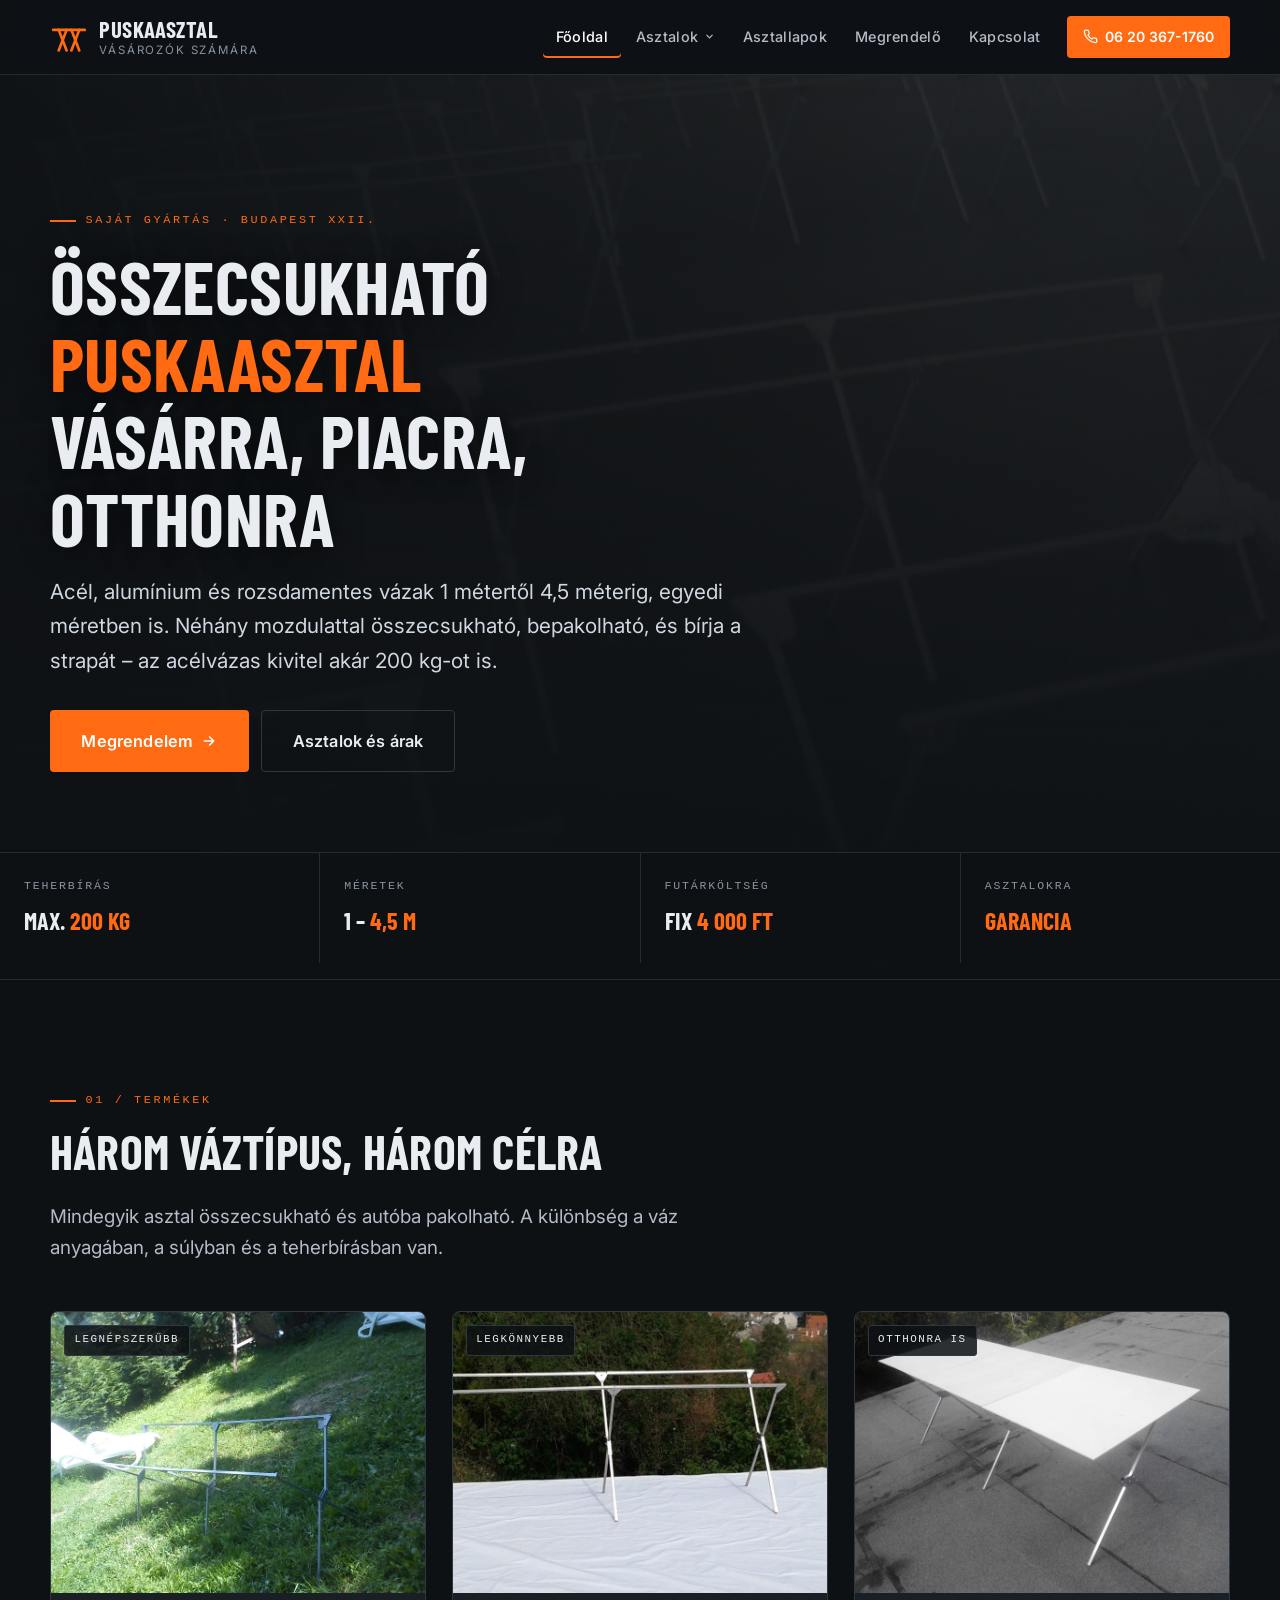
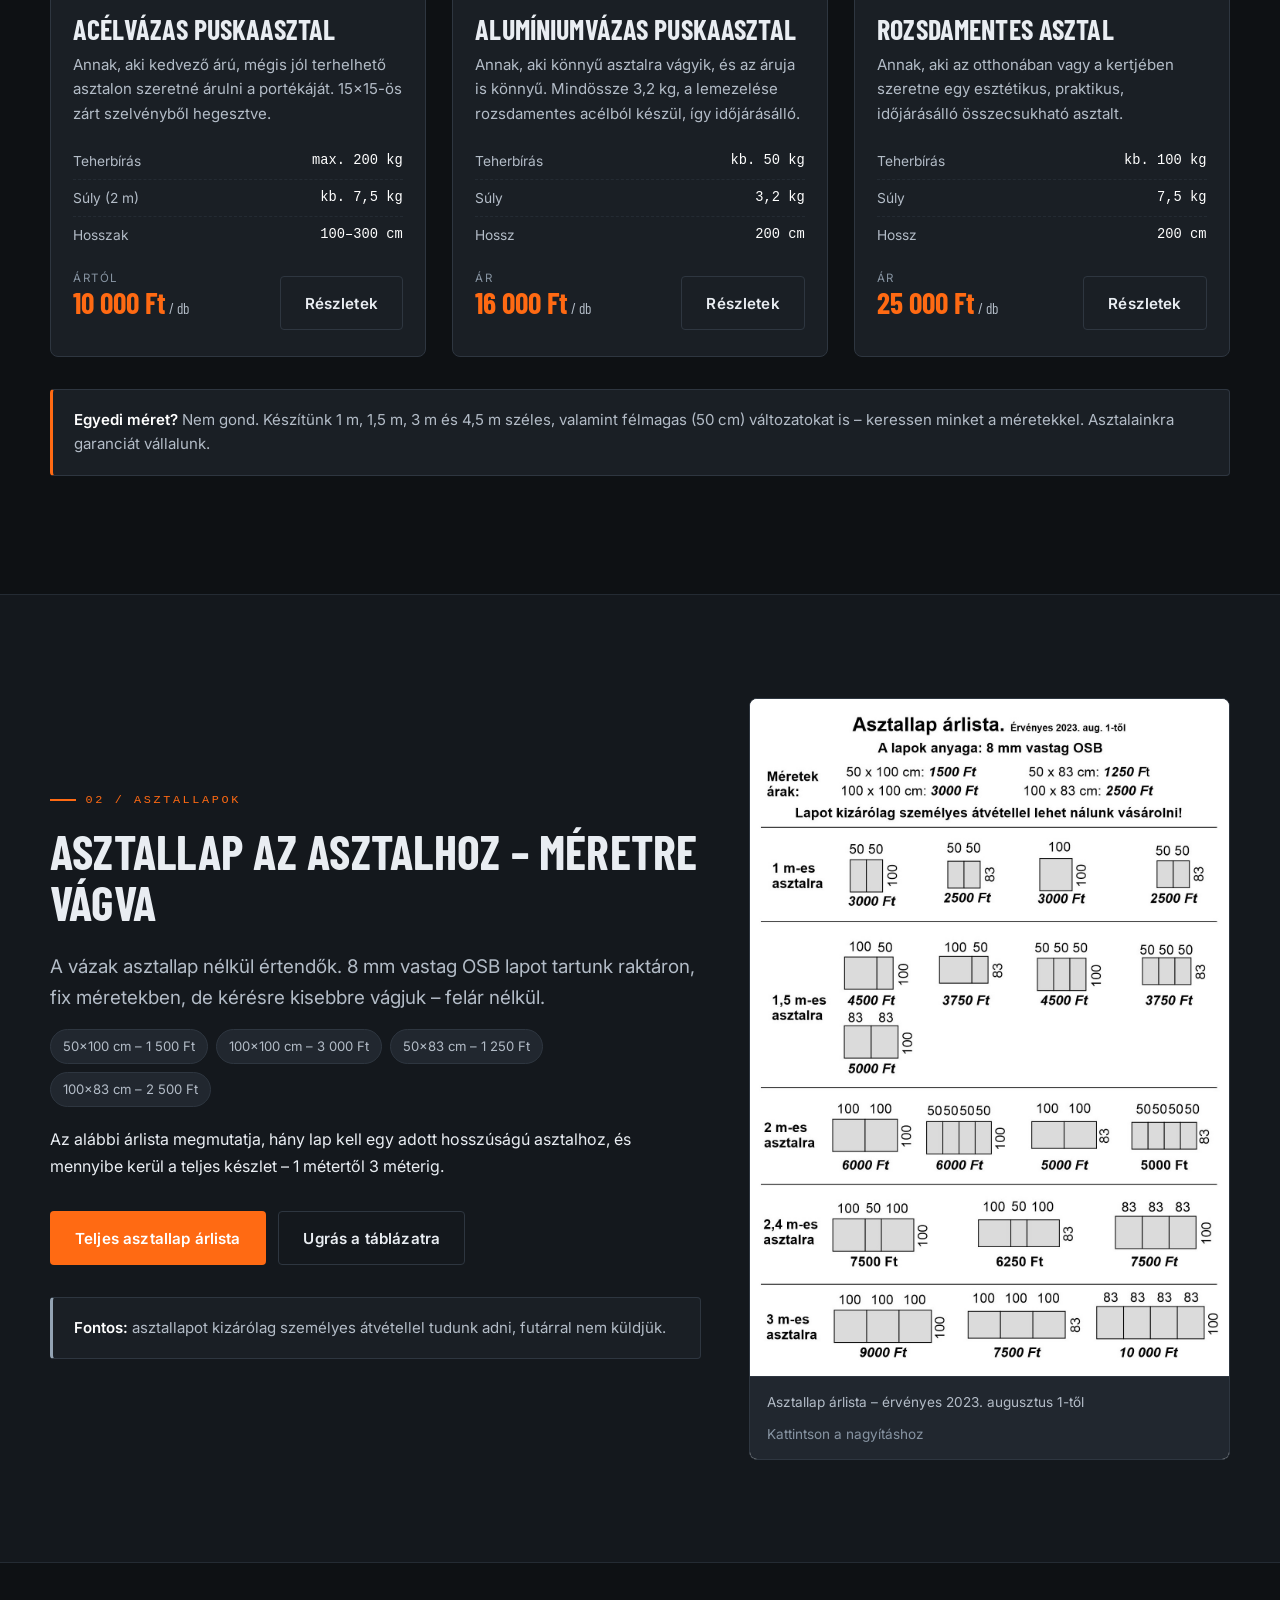
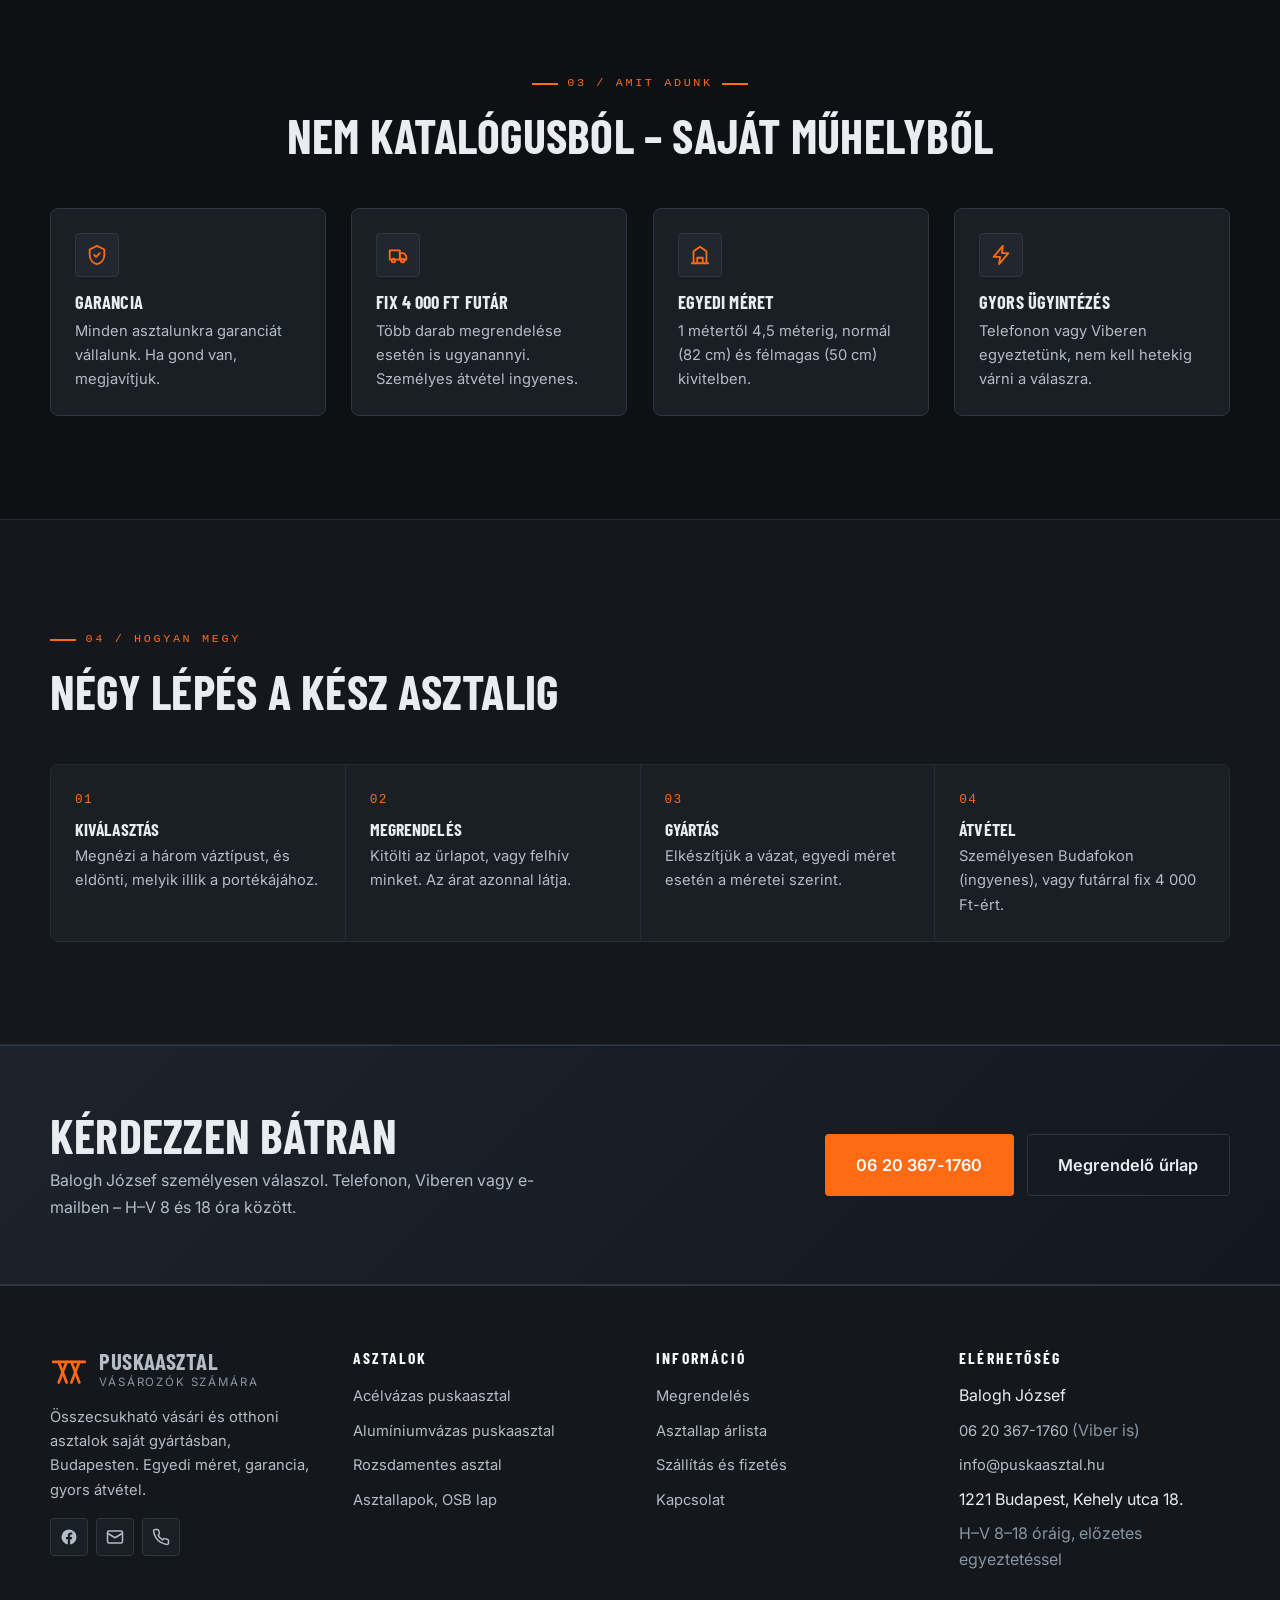
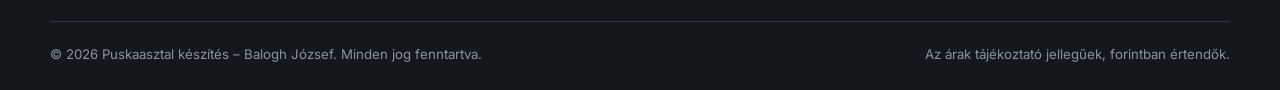
==== index.html @ 363c5df9 "Add files via upload" ====
<!doctype html>
<html lang="hu">
<head>
<meta charset="utf-8">
<meta name="viewport" content="width=device-width, initial-scale=1">
<title>Puskaasztal készítés – összecsukható vásári asztalok | Budapest</title>
<meta name="description" content="Összecsukható puskaasztal saját gyártásban: acélvázas, alumíniumvázas és rozsdamentes kivitelben, 1–4,5 méterig, egyedi méretben is. OSB asztallapok, fix 4 000 Ft futárköltség.">
<meta name="author" content="Balogh József – Puskaasztal készítés">
<meta name="robots" content="index, follow">
<link rel="canonical" href="https://puskaasztal.hu/">
<meta name="theme-color" content="#0e1114">
<meta property="og:type" content="website">
<meta property="og:site_name" content="Puskaasztal készítés">
<meta property="og:locale" content="hu_HU">
<meta property="og:title" content="Puskaasztal készítés – összecsukható vásári asztalok | Budapest">
<meta property="og:description" content="Összecsukható puskaasztal saját gyártásban: acélvázas, alumíniumvázas és rozsdamentes kivitelben, 1–4,5 méterig, egyedi méretben is. OSB asztallapok, fix 4 000 Ft futárköltség.">
<meta property="og:url" content="https://puskaasztal.hu/">
<meta property="og:image" content="https://puskaasztal.hu/assets/img/hero-vazak.jpg">
<meta name="twitter:card" content="summary_large_image">
<link rel="icon" href="data:image/svg+xml,%3Csvg xmlns='http://www.w3.org/2000/svg' viewBox='0 0 48 48'%3E%3Crect width='48' height='48' fill='%230e1114'/%3E%3Cg fill='none' stroke='%23ff6a13' stroke-width='4' stroke-linecap='round'%3E%3Cpath d='M5 15h38'/%3E%3Cpath d='M11 15 21 41'/%3E%3Cpath d='M21 15 11 41'/%3E%3Cpath d='M27 15 37 41'/%3E%3Cpath d='M37 15 27 41'/%3E%3C/g%3E%3C/svg%3E">
<link rel="apple-touch-icon" href="assets/img/asztal-szog.jpg">
<link rel="preconnect" href="https://fonts.googleapis.com">
<link rel="preconnect" href="https://fonts.gstatic.com" crossorigin>
<link rel="stylesheet" href="https://fonts.googleapis.com/css2?family=Barlow+Condensed:wght@600;700&amp;family=Inter:wght@400;500;600&amp;display=swap">
<link rel="stylesheet" href="assets/css/style.css">
<script type="application/ld+json">
{
  "@context": "https://schema.org",
  "@type": "LocalBusiness",
  "@id": "https://puskaasztal.hu/#business",
  "name": "Puskaasztal készítés",
  "description": "Összecsukható vásári (puska) asztalok gyártása: acélvázas, alumíniumvázas és rozsdamentes kivitelben, egyedi méretben, OSB asztallapokkal.",
  "url": "https://puskaasztal.hu/",
  "telephone": "+36203671760",
  "email": "info@puskaasztal.hu",
  "image": "https://puskaasztal.hu/assets/img/hero-vazak.jpg",
  "priceRange": "1250 Ft - 25000 Ft",
  "founder": { "@type": "Person", "name": "Balogh József" },
  "address": {
    "@type": "PostalAddress",
    "streetAddress": "Kehely utca 18.",
    "addressLocality": "Budapest",
    "postalCode": "1221",
    "addressCountry": "HU"
  },
  "openingHoursSpecification": [{
    "@type": "OpeningHoursSpecification",
    "dayOfWeek": ["Monday","Tuesday","Wednesday","Thursday","Friday","Saturday","Sunday"],
    "opens": "08:00", "closes": "18:00"
  }],
  "sameAs": ["https://www.facebook.com/puskaasztal/"]
}
</script>
</head>
<body>
<a class="skip-link" href="#tartalom">Ugrás a tartalomra</a>
<header class="site-header">
  <div class="wrap header-inner">
    <a class="brand" href="index.html" aria-label="Puskaasztal készítés – főoldal">
      <svg class="brand-mark" viewBox="0 0 48 48" fill="none" stroke="currentColor" stroke-width="3.4" stroke-linecap="round" aria-hidden="true" focusable="false"><path d="M4 15h40"/><path d="M11 15 21 41"/><path d="M21 15 11 41"/><path d="M27 15 37 41"/><path d="M37 15 27 41"/></svg>
      <span class="brand-text"><b>Puskaasztal</b><span>vásározók számára</span></span>
    </a>
    <button type="button" class="nav-toggle" aria-expanded="false" aria-controls="fonavigacio">
      <span class="bars" aria-hidden="true"><i></i><i></i><i></i></span><span class="label">Menü</span>
    </button>
    <nav class="site-nav" id="fonavigacio" aria-label="Főmenü">
      <ul class="nav-list"><li><a href="index.html" aria-current="page">Főoldal</a></li><li class="has-sub" data-open="false"><button type="button" class="sub-toggle" aria-expanded="false">Asztalok<svg viewBox="0 0 24 24" fill="none" stroke="currentColor" stroke-width="2.5" stroke-linecap="round" aria-hidden="true"><path d="m6 9 6 6 6-6"/></svg></button><ul class="subnav"><li><a href="acelvazas-puskaasztal.html">Acélvázas puskaasztal<small>Kedvező árú, 200 kg teherbírás</small></a></li><li><a href="aluvazas-puskaasztal.html">Alumíniumvázas puskaasztal<small>Könnyű, mindössze 3,2 kg</small></a></li><li><a href="rozsdamentes-puskaasztal.html">Rozsdamentes asztal<small>Időjárásálló, esztétikus</small></a></li></ul></li><li><a href="asztallapok.html">Asztallapok</a></li><li><a href="megrendelo.html">Megrendelő</a></li><li><a href="kapcsolat.html">Kapcsolat</a></li></ul>
      <a class="nav-phone" href="tel:+36203671760"><svg viewBox="0 0 24 24" fill="none" stroke="currentColor" stroke-width="2" stroke-linecap="round" stroke-linejoin="round" aria-hidden="true"><path d="M22 16.9v3a2 2 0 0 1-2.2 2 19.8 19.8 0 0 1-8.6-3.1 19.5 19.5 0 0 1-6-6A19.8 19.8 0 0 1 2.1 4.2 2 2 0 0 1 4.1 2h3a2 2 0 0 1 2 1.7c.1 1 .4 1.9.7 2.8a2 2 0 0 1-.5 2.1L8.1 9.9a16 16 0 0 0 6 6l1.3-1.3a2 2 0 0 1 2.1-.4c.9.3 1.8.6 2.8.7a2 2 0 0 1 1.7 2Z"/></svg>06 20 367-1760</a>
    </nav>
  </div>
</header>
<main id="tartalom">

  <!-- ================= HERO ================= -->
  <section class="hero">
    <div class="hero-bg">
      <img src="assets/img/hero-vazak.jpg" alt="Összecsukható puskaasztal vázak sorban, gyártás után" width="2000" height="807" fetchpriority="high">
    </div>
    <div class="wrap hero-inner">
      <p class="eyebrow">Saját gyártás &middot; Budapest XXII.</p>
      <h1>Összecsukható <em>puskaasztal</em> vásárra, piacra, otthonra</h1>
      <p class="lead">Acél, alumínium és rozsdamentes vázak 1 métertől 4,5 méterig, egyedi méretben is.
      Néhány mozdulattal összecsukható, bepakolható, és bírja a strapát &ndash; az acélvázas kivitel akár 200 kg-ot is.</p>
      <div class="hero-cta">
        <a class="btn btn-primary btn-lg" href="megrendelo.html">Megrendelem
          <svg viewBox="0 0 24 24" fill="none" stroke="currentColor" stroke-width="2.5" stroke-linecap="round" stroke-linejoin="round" aria-hidden="true"><path d="M5 12h14m-6-6 6 6-6 6"/></svg>
        </a>
        <a class="btn btn-ghost btn-lg" href="#asztalok">Asztalok és árak</a>
      </div>
    </div>
    <dl class="hero-facts wrap" style="width:100%">
      <div><dt>Teherbírás</dt><dd>max. <span>200 kg</span></dd></div>
      <div><dt>Méretek</dt><dd>1 &ndash; <span>4,5 m</span></dd></div>
      <div><dt>Futárköltség</dt><dd>fix <span>4 000 Ft</span></dd></div>
      <div><dt>Asztalokra</dt><dd><span>garancia</span></dd></div>
    </dl>
  </section>

  <!-- ================= TERMÉKEK ================= -->
  <section class="section" id="asztalok">
    <div class="wrap">
      <div class="section-head">
        <p class="eyebrow">01 / Termékek</p>
        <h2>Három vázt&iacute;pus, h&aacute;rom c&eacute;lra</h2>
        <p class="lead">Mindegyik asztal &ouml;sszecsukhat&oacute; &eacute;s aut&oacute;ba pakolhat&oacute;.
        A k&uuml;l&ouml;nbs&eacute;g a v&aacute;z anyag&aacute;ban, a s&uacute;lyban &eacute;s a teherb&iacute;r&aacute;sban van.</p>
      </div>

      <div class="grid grid-3">

        <article class="card">
          <div class="card-media">
            <span class="card-tag">Legnépszerűbb</span>
            <img src="assets/img/vaz-kertben.jpg" alt="Acélvázas összecsukható puskaasztal váza kinyitva" width="1600" height="1200" loading="lazy">
          </div>
          <div class="card-body">
            <h3>Acélvázas puskaasztal</h3>
            <p>Annak, aki kedvező árú, mégis jól terhelhető asztalon szeretné árulni a portékáját.
            15&times;15-ös zárt szelvényből hegesztve.</p>
            <ul class="card-meta">
              <li><span>Teherbírás</span><b>max. 200 kg</b></li>
              <li><span>Súly (2 m)</span><b>kb. 7,5 kg</b></li>
              <li><span>Hosszak</span><b>100&ndash;300 cm</b></li>
            </ul>
            <div class="card-foot">
              <p class="price"><small>Ártól</small><b>10 000 Ft</b> <i>/ db</i></p>
              <a class="btn btn-ghost" href="acelvazas-puskaasztal.html">Részletek</a>
            </div>
          </div>
        </article>

        <article class="card">
          <div class="card-media">
            <span class="card-tag">Legkönnyebb</span>
            <img src="assets/img/vaz-osszecsukhato.jpg" alt="Könnyű, összecsukható asztalváz kinyitott állapotban" width="1024" height="614" loading="lazy">
          </div>
          <div class="card-body">
            <h3>Alumíniumvázas puskaasztal</h3>
            <p>Annak, aki könnyű asztalra vágyik, és az áruja is könnyű. Mindössze 3,2 kg,
            a lemezelése rozsdamentes acélból készül, így időjárásálló.</p>
            <ul class="card-meta">
              <li><span>Teherbírás</span><b>kb. 50 kg</b></li>
              <li><span>Súly</span><b>3,2 kg</b></li>
              <li><span>Hossz</span><b>200 cm</b></li>
            </ul>
            <div class="card-foot">
              <p class="price"><small>Ár</small><b>16 000 Ft</b> <i>/ db</i></p>
              <a class="btn btn-ghost" href="aluvazas-puskaasztal.html">Részletek</a>
            </div>
          </div>
        </article>

        <article class="card">
          <div class="card-media">
            <span class="card-tag">Otthonra is</span>
            <img src="assets/img/asztal-szog.jpg" alt="Kinyitott összecsukható asztal világos asztallappal" width="1600" height="1200" loading="lazy">
          </div>
          <div class="card-body">
            <h3>Rozsdamentes asztal</h3>
            <p>Annak, aki az otthonában vagy a kertjében szeretne egy esztétikus, praktikus,
            időjárásálló összecsukható asztalt.</p>
            <ul class="card-meta">
              <li><span>Teherbírás</span><b>kb. 100 kg</b></li>
              <li><span>Súly</span><b>7,5 kg</b></li>
              <li><span>Hossz</span><b>200 cm</b></li>
            </ul>
            <div class="card-foot">
              <p class="price"><small>Ár</small><b>25 000 Ft</b> <i>/ db</i></p>
              <a class="btn btn-ghost" href="rozsdamentes-puskaasztal.html">Részletek</a>
            </div>
          </div>
        </article>

      </div>

      <p class="callout mt-2"><strong>Egyedi méret?</strong> Nem gond. Készítünk 1 m, 1,5 m, 3 m és
      4,5 m széles, valamint félmagas (50 cm) változatokat is &ndash; keressen minket a méretekkel.
      Asztalainkra garanciát vállalunk.</p>
    </div>
  </section>

  <!-- ================= ASZTALLAPOK ================= -->
  <section class="section section--alt" id="asztallapok">
    <div class="wrap">
      <div class="split wide-left">
        <div>
          <p class="eyebrow">02 / Asztallapok</p>
          <h2>Asztallap az asztalhoz &ndash; m&eacute;retre v&aacute;gva</h2>
          <p class="lead">A vázak asztallap nélkül értendők. 8 mm vastag OSB lapot tartunk raktáron,
          fix méretekben, de kérésre kisebbre vágjuk &ndash; felár nélkül.</p>
          <ul class="chips">
            <li>50&times;100 cm &ndash; 1 500 Ft</li>
            <li>100&times;100 cm &ndash; 3 000 Ft</li>
            <li>50&times;83 cm &ndash; 1 250 Ft</li>
            <li>100&times;83 cm &ndash; 2 500 Ft</li>
          </ul>
          <p>Az alábbi árlista megmutatja, hány lap kell egy adott hosszúságú asztalhoz,
          és mennyibe kerül a teljes készlet &ndash; 1 métertől 3 méterig.</p>
          <div class="hero-cta">
            <a class="btn btn-primary" href="asztallapok.html">Teljes asztallap árlista</a>
            <a class="btn btn-ghost" href="asztallapok.html#arlista">Ugrás a táblázatra</a>
          </div>
          <p class="callout callout--info mt-2"><strong>Fontos:</strong> asztallapot kizárólag
          személyes átvétellel tudunk adni, futárral nem küldjük.</p>
        </div>
        <figure class="pricelist-figure">
          <button type="button" data-zoom="assets/img/asztallap-arlista.jpg" aria-label="Asztallap árlista nagyítása">
            <img src="assets/img/asztallap-arlista.jpg" alt="Asztallap árlista: 8 mm vastag OSB lapok méretei és árai 1, 1,5, 2, 2,4 és 3 méteres asztalokhoz" width="1240" height="1754" loading="lazy">
          </button>
          <figcaption><span>Asztallap árlista &ndash; érvényes 2023. augusztus 1-től</span><span class="muted">Kattintson a nagyításhoz</span></figcaption>
        </figure>
      </div>
    </div>
  </section>

  <!-- ================= MIÉRT MI ================= -->
  <section class="section">
    <div class="wrap">
      <div class="section-head center">
        <p class="eyebrow">03 / Amit adunk</p>
        <h2>Nem katal&oacute;gusb&oacute;l &ndash; saj&aacute;t m&#369;helyb&#337;l</h2>
      </div>
      <div class="grid grid-4">
        <div class="feature">
          <span class="ico"><svg viewBox="0 0 24 24" fill="none" stroke="currentColor" stroke-width="2" stroke-linecap="round" stroke-linejoin="round" aria-hidden="true"><path d="M12 2 4 6v6c0 5 3.4 8.9 8 10 4.6-1.1 8-5 8-10V6l-8-4Z"/><path d="m9 12 2 2 4-4"/></svg></span>
          <h3>Garancia</h3>
          <p>Minden asztalunkra garanciát vállalunk. Ha gond van, megjavítjuk.</p>
        </div>
        <div class="feature">
          <span class="ico"><svg viewBox="0 0 24 24" fill="none" stroke="currentColor" stroke-width="2" stroke-linecap="round" stroke-linejoin="round" aria-hidden="true"><path d="M3 7h11v10H3z"/><path d="M14 10h4l3 3v4h-7z"/><circle cx="7" cy="18" r="2"/><circle cx="17" cy="18" r="2"/></svg></span>
          <h3>Fix 4 000 Ft futár</h3>
          <p>Több darab megrendelése esetén is ugyanannyi. Személyes átvétel ingyenes.</p>
        </div>
        <div class="feature">
          <span class="ico"><svg viewBox="0 0 24 24" fill="none" stroke="currentColor" stroke-width="2" stroke-linecap="round" stroke-linejoin="round" aria-hidden="true"><path d="M3 21h18"/><path d="M5 21V8l7-5 7 5v13"/><path d="M9 21v-6h6v6"/></svg></span>
          <h3>Egyedi méret</h3>
          <p>1 métertől 4,5 méterig, normál (82 cm) és félmagas (50 cm) kivitelben.</p>
        </div>
        <div class="feature">
          <span class="ico"><svg viewBox="0 0 24 24" fill="none" stroke="currentColor" stroke-width="2" stroke-linecap="round" stroke-linejoin="round" aria-hidden="true"><path d="M14 2 4 14h7l-1 8 10-12h-7l1-8Z"/></svg></span>
          <h3>Gyors ügyintézés</h3>
          <p>Telefonon vagy Viberen egyeztetünk, nem kell hetekig várni a válaszra.</p>
        </div>
      </div>
    </div>
  </section>

  <!-- ================= FOLYAMAT ================= -->
  <section class="section section--alt">
    <div class="wrap">
      <div class="section-head">
        <p class="eyebrow">04 / Hogyan megy</p>
        <h2>N&eacute;gy l&eacute;p&eacute;s a k&eacute;sz asztalig</h2>
      </div>
      <ol class="steps">
        <li><h3>Kiválasztás</h3><p>Megnézi a három vázt&iacute;pust, és eldönti, melyik illik a portékájához.</p></li>
        <li><h3>Megrendelés</h3><p>Kitölti az űrlapot, vagy felhív minket. Az árat azonnal látja.</p></li>
        <li><h3>Gyártás</h3><p>Elkészítjük a vázat, egyedi méret esetén a méretei szerint.</p></li>
        <li><h3>Átvétel</h3><p>Személyesen Budafokon (ingyenes), vagy futárral fix 4 000 Ft-ért.</p></li>
      </ol>
    </div>
  </section>

  <!-- ================= CTA ================= -->
  <section class="cta-band">
    <div class="wrap inner">
      <div>
        <h2>K&eacute;rdezzen b&aacute;tran</h2>
        <p>Balogh József személyesen válaszol. Telefonon, Viberen vagy e-mailben &ndash;
        H&ndash;V 8 és 18 óra között.</p>
      </div>
      <div class="cta-actions">
        <a class="btn btn-primary btn-lg" href="tel:+36203671760">06 20 367-1760</a>
        <a class="btn btn-ghost btn-lg" href="megrendelo.html">Megrendelő űrlap</a>
      </div>
    </div>
  </section>

</main>
<footer class="site-footer">
  <div class="wrap">
    <div class="footer-grid">
      <div>
        <a class="brand" href="index.html" style="margin-bottom:1rem">
          <svg class="brand-mark" viewBox="0 0 48 48" fill="none" stroke="currentColor" stroke-width="3.4" stroke-linecap="round" aria-hidden="true" focusable="false"><path d="M4 15h40"/><path d="M11 15 21 41"/><path d="M21 15 11 41"/><path d="M27 15 37 41"/><path d="M37 15 27 41"/></svg>
          <span class="brand-text"><b>Puskaasztal</b><span>vásározók számára</span></span>
        </a>
        <p>Összecsukható vásári és otthoni asztalok saját gyártásban, Budapesten. Egyedi méret,
        garancia, gyors átvétel.</p>
        <div class="social">
          <a href="https://www.facebook.com/puskaasztal/" target="_blank" rel="noopener"
             aria-label="Facebook oldalunk"><svg viewBox="0 0 24 24" fill="currentColor" aria-hidden="true"><path d="M22 12a10 10 0 1 0-11.6 9.9v-7h-2.5V12h2.5V9.8c0-2.5 1.5-3.9 3.8-3.9 1.1 0 2.2.2 2.2.2v2.5h-1.3c-1.2 0-1.6.8-1.6 1.6V12h2.8l-.4 2.9h-2.4v7A10 10 0 0 0 22 12Z"/></svg></a>
          <a href="mailto:info@puskaasztal.hu" aria-label="E-mail küldése"><svg viewBox="0 0 24 24" fill="none" stroke="currentColor" stroke-width="2" stroke-linecap="round" stroke-linejoin="round" aria-hidden="true"><rect x="2" y="4" width="20" height="16" rx="2"/><path d="m2 7 10 6 10-6"/></svg></a>
          <a href="tel:+36203671760" aria-label="Telefonhívás"><svg viewBox="0 0 24 24" fill="none" stroke="currentColor" stroke-width="2" stroke-linecap="round" stroke-linejoin="round" aria-hidden="true"><path d="M22 16.9v3a2 2 0 0 1-2.2 2 19.8 19.8 0 0 1-8.6-3.1 19.5 19.5 0 0 1-6-6A19.8 19.8 0 0 1 2.1 4.2 2 2 0 0 1 4.1 2h3a2 2 0 0 1 2 1.7c.1 1 .4 1.9.7 2.8a2 2 0 0 1-.5 2.1L8.1 9.9a16 16 0 0 0 6 6l1.3-1.3a2 2 0 0 1 2.1-.4c.9.3 1.8.6 2.8.7a2 2 0 0 1 1.7 2Z"/></svg></a>
        </div>
      </div>
      <div>
        <h4>Asztalok</h4>
        <ul>
          <li><a href="acelvazas-puskaasztal.html">Acélvázas puskaasztal</a></li>
          <li><a href="aluvazas-puskaasztal.html">Alumíniumvázas puskaasztal</a></li>
          <li><a href="rozsdamentes-puskaasztal.html">Rozsdamentes asztal</a></li>
          <li><a href="asztallapok.html">Asztallapok, OSB lap</a></li>
        </ul>
      </div>
      <div>
        <h4>Információ</h4>
        <ul>
          <li><a href="megrendelo.html">Megrendelés</a></li>
          <li><a href="asztallapok.html#arlista">Asztallap árlista</a></li>
          <li><a href="kapcsolat.html#szallitas">Szállítás és fizetés</a></li>
          <li><a href="kapcsolat.html">Kapcsolat</a></li>
        </ul>
      </div>
      <div>
        <h4>Elérhetőség</h4>
        <ul>
          <li>Balogh József</li>
          <li><a href="tel:+36203671760">06 20 367-1760</a> <span class="muted">(Viber is)</span></li>
          <li><a href="mailto:info@puskaasztal.hu">info@puskaasztal.hu</a></li>
          <li>1221 Budapest, Kehely utca 18.</li>
          <li class="muted">H–V 8–18 óráig, előzetes egyeztetéssel</li>
        </ul>
      </div>
    </div>
    <div class="footer-bottom">
      <span>&copy; <span id="ev">2026</span> Puskaasztal készítés – Balogh József. Minden jog fenntartva.</span>
      <span>Az árak tájékoztató jellegűek, forintban értendők.</span>
      <!-- Weboldal: Advant – https://advant.hu (igény szerint megjeleníthető) -->
    </div>
  </div>
</footer>
<script src="assets/js/main.js" defer></script>
</body>
</html>
---- assets/css/style.css ----
/* ==========================================================================
   Puskaasztal.hu — modernizált arculat (2026)
   Stílus: ipari / műhely — antracit alap, acélszürke, narancs akcentus
   Készítette: Advant (advant.hu)
   ========================================================================== */

/* --- 1. Design tokenek ---------------------------------------------------- */
:root{
  --ink:        #0e1114;
  --ink-2:      #14181d;
  --panel:      #1a1f25;
  --panel-2:    #21272f;
  --line:       #2e3640;
  --line-soft:  #242b33;

  --text:       #e9edf2;
  --text-2:     #b3bcc7;
  --muted:      #8794a2;

  --accent:     #ff6a13;
  --accent-600: #e35a06;
  --accent-soft:#ff8a3d;
  --steel:      #93a3b3;
  --ok:         #4ec98a;

  --wrap: 1180px;
  --gap: clamp(1rem, 2.5vw, 2rem);
  --radius: 4px;
  --radius-lg: 8px;

  --shadow: 0 1px 2px rgba(0,0,0,.4), 0 12px 30px -12px rgba(0,0,0,.7);
  --shadow-lg: 0 30px 70px -25px rgba(0,0,0,.85);

  --font-display: "Barlow Condensed", "Oswald", "Arial Narrow", system-ui, sans-serif;
  --font-body: "Inter", system-ui, -apple-system, "Segoe UI", Roboto, "Helvetica Neue", Arial, sans-serif;
  --font-mono: ui-monospace, "SF Mono", "JetBrains Mono", Consolas, monospace;

  --header-h: 74px;
  color-scheme: dark;
}

/* --- 2. Reset / alapok ---------------------------------------------------- */
*,*::before,*::after{ box-sizing:border-box; }
html{ -webkit-text-size-adjust:100%; scroll-behavior:smooth; scroll-padding-top:calc(var(--header-h) + 16px); }
@media (prefers-reduced-motion: reduce){
  html{ scroll-behavior:auto; }
  *,*::before,*::after{ animation-duration:.001ms !important; animation-iteration-count:1 !important; transition-duration:.001ms !important; }
}
body{
  margin:0;
  background:var(--ink);
  color:var(--text);
  font-family:var(--font-body);
  font-size:16px;
  line-height:1.65;
  -webkit-font-smoothing:antialiased;
  overflow-x:hidden;
}
img,svg,video{ max-width:100%; height:auto; display:block; }
a{ color:var(--accent-soft); text-decoration:none; }
a:hover{ color:var(--accent); }
h1,h2,h3,h4{ font-family:var(--font-display); font-weight:700; line-height:1.05; letter-spacing:.005em; margin:0 0 .5em; text-transform:uppercase; }
h1{ font-size:clamp(2.4rem, 6vw, 4.6rem); }
h2{ font-size:clamp(1.9rem, 4vw, 3rem); }
h3{ font-size:clamp(1.3rem, 2.2vw, 1.75rem); }
h4{ font-size:1.1rem; letter-spacing:.06em; }
p{ margin:0 0 1rem; }
ul,ol{ margin:0 0 1rem; padding-left:1.15rem; }
li{ margin-bottom:.35rem; }
strong{ color:#fff; font-weight:600; }
small{ font-size:.82rem; }
hr{ border:0; border-top:1px solid var(--line); margin:2.5rem 0; }
::selection{ background:var(--accent); color:#fff; }

:focus-visible{ outline:3px solid var(--accent); outline-offset:3px; border-radius:2px; }

.skip-link{
  position:absolute; left:8px; top:-100px; z-index:999;
  background:var(--accent); color:#fff; padding:.7rem 1.1rem; font-weight:600; border-radius:var(--radius);
  transition:top .18s ease;
}
.skip-link:focus{ top:8px; color:#fff; }

.wrap{ width:min(100% - 2.4rem, var(--wrap)); margin-inline:auto; }
.wrap-narrow{ width:min(100% - 2.4rem, 820px); margin-inline:auto; }
.visually-hidden{
  position:absolute!important; width:1px; height:1px; padding:0; margin:-1px;
  overflow:hidden; clip:rect(0 0 0 0); white-space:nowrap; border:0;
}

/* --- 3. Fejléc + navigáció ------------------------------------------------ */
.site-header{
  position:sticky; top:0; z-index:100;
  background:rgba(14,17,20,.86);
  backdrop-filter:saturate(150%) blur(12px);
  -webkit-backdrop-filter:saturate(150%) blur(12px);
  border-bottom:1px solid var(--line-soft);
}
.header-inner{ display:flex; align-items:center; gap:1rem; min-height:var(--header-h); }

.brand{ display:flex; align-items:center; gap:.7rem; color:var(--text); flex:0 0 auto; }
.brand:hover{ color:var(--text); }
.brand-mark{ width:38px; height:38px; flex:0 0 auto; color:var(--accent); }
.brand-text{ display:flex; flex-direction:column; line-height:1; }
.brand-text b{
  font-family:var(--font-display); font-size:1.42rem; letter-spacing:.02em;
  text-transform:uppercase; font-weight:700;
}
.brand-text span{ font-size:.72rem; color:var(--muted); letter-spacing:.16em; text-transform:uppercase; margin-top:.28rem; }

.nav-toggle{
  margin-left:auto; display:none; align-items:center; gap:.5rem;
  background:var(--panel); color:var(--text); border:1px solid var(--line);
  border-radius:var(--radius); padding:.55rem .8rem; font:inherit; font-size:.85rem; cursor:pointer;
}
.nav-toggle:hover{ border-color:var(--accent); }
.nav-toggle .bars{ width:18px; height:12px; position:relative; }
.nav-toggle .bars i{ position:absolute; left:0; right:0; height:2px; background:currentColor; transition:.2s; }
.nav-toggle .bars i:nth-child(1){ top:0; }
.nav-toggle .bars i:nth-child(2){ top:5px; }
.nav-toggle .bars i:nth-child(3){ top:10px; }
.nav-toggle[aria-expanded="true"] .bars i:nth-child(1){ transform:translateY(5px) rotate(45deg); }
.nav-toggle[aria-expanded="true"] .bars i:nth-child(2){ opacity:0; }
.nav-toggle[aria-expanded="true"] .bars i:nth-child(3){ transform:translateY(-5px) rotate(-45deg); }

.site-nav{ margin-left:auto; display:flex; align-items:center; gap:.35rem; }
.nav-list{ display:flex; align-items:center; gap:.15rem; list-style:none; margin:0; padding:0; }
.nav-list > li{ margin:0; position:relative; }
.nav-list a, .sub-toggle{
  display:flex; align-items:center; gap:.35rem;
  padding:.6rem .8rem; border-radius:var(--radius);
  color:var(--text-2); font-size:.9rem; font-weight:500; letter-spacing:.02em;
  background:none; border:0; font-family:inherit; cursor:pointer;
}
.nav-list a:hover, .sub-toggle:hover{ color:#fff; background:var(--panel); }
.nav-list a[aria-current="page"]{ color:#fff; box-shadow:inset 0 -2px 0 var(--accent); }
.sub-toggle svg{ width:11px; height:11px; transition:transform .2s; }
.has-sub[data-open="true"] .sub-toggle svg{ transform:rotate(180deg); }

.subnav{
  list-style:none; margin:0; padding:.4rem;
  position:absolute; top:calc(100% + 6px); left:0; min-width:250px;
  background:var(--panel); border:1px solid var(--line); border-radius:var(--radius-lg);
  box-shadow:var(--shadow); opacity:0; visibility:hidden; transform:translateY(-6px);
  transition:.16s ease;
}
.has-sub:hover .subnav,
.has-sub:focus-within .subnav,
.has-sub[data-open="true"] .subnav{ opacity:1; visibility:visible; transform:none; }
.subnav a{ padding:.55rem .7rem; border-radius:var(--radius); }
.subnav a small{ display:block; color:var(--muted); font-size:.75rem; }

.nav-phone{
  display:inline-flex; align-items:center; gap:.45rem; margin-left:.5rem;
  background:var(--accent); color:#fff!important; font-weight:600; font-size:.88rem;
  padding:.6rem 1rem; border-radius:var(--radius); white-space:nowrap;
}
.nav-phone:hover{ background:var(--accent-600); color:#fff; }
.nav-phone svg{ width:15px; height:15px; }

@media (max-width: 940px){
  .nav-toggle{ display:inline-flex; }
  .site-nav{
    position:fixed; inset:var(--header-h) 0 auto 0;
    flex-direction:column; align-items:stretch; gap:0;
    background:var(--ink-2); border-bottom:1px solid var(--line);
    padding:.6rem 1.2rem 1.4rem; margin:0;
    max-height:calc(100dvh - var(--header-h)); overflow-y:auto;
    display:none;
  }
  .site-nav.is-open{ display:flex; }
  .nav-list{ flex-direction:column; align-items:stretch; gap:0; }
  .nav-list a, .sub-toggle{ padding:.85rem .4rem; font-size:1rem; width:100%; border-bottom:1px solid var(--line-soft); border-radius:0; }
  .sub-toggle{ justify-content:space-between; }
  .subnav{
    position:static; opacity:1; visibility:visible; transform:none;
    background:transparent; border:0; box-shadow:none; padding:0 0 .4rem .8rem;
    display:none;
  }
  .has-sub[data-open="true"] .subnav{ display:block; }
  .has-sub:hover .subnav{ display:none; }
  .has-sub[data-open="true"]:hover .subnav{ display:block; }
  .nav-phone{ margin:1rem 0 0; justify-content:center; padding:.85rem; }
}

/* --- 4. Gombok ------------------------------------------------------------ */
.btn{
  display:inline-flex; align-items:center; justify-content:center; gap:.5rem;
  padding:.85rem 1.5rem; border-radius:var(--radius); border:1px solid transparent;
  font-family:var(--font-body); font-size:.95rem; font-weight:600; letter-spacing:.01em;
  cursor:pointer; transition:background .16s, border-color .16s, transform .12s, color .16s;
  text-align:center;
}
.btn:active{ transform:translateY(1px); }
.btn svg{ width:16px; height:16px; flex:0 0 auto; }
.btn-primary{ background:var(--accent); color:#fff; }
.btn-primary:hover{ background:var(--accent-600); color:#fff; }
.btn-ghost{ background:transparent; color:var(--text); border-color:var(--line); }
.btn-ghost:hover{ border-color:var(--steel); background:var(--panel); color:#fff; }
.btn-block{ width:100%; }
.btn-lg{ padding:1.05rem 1.9rem; font-size:1.02rem; }

/* --- 5. Szekciók / címsorok ---------------------------------------------- */
.section{ padding:clamp(3.5rem, 8vw, 6.5rem) 0; }
.section--alt{ background:var(--ink-2); border-block:1px solid var(--line-soft); }
.section-head{ max-width:720px; margin-bottom:clamp(2rem,4vw,3rem); }
.section-head.center{ margin-inline:auto; text-align:center; }
.eyebrow{
  display:inline-flex; align-items:center; gap:.6rem;
  font-family:var(--font-mono); font-size:.74rem; letter-spacing:.22em; text-transform:uppercase;
  color:var(--accent); margin-bottom:1rem;
}
.eyebrow::before{ content:""; width:26px; height:2px; background:var(--accent); }
.center .eyebrow::after{ content:""; width:26px; height:2px; background:var(--accent); }
.lead{ font-size:clamp(1.02rem,1.6vw,1.18rem); color:var(--text-2); }

/* --- 6. Hero -------------------------------------------------------------- */
.hero{
  position:relative; overflow:hidden;
  background:var(--ink);
  border-bottom:1px solid var(--line-soft);
}
.hero-bg{ position:absolute; inset:0; z-index:0; }
.hero-bg img{ width:100%; height:100%; object-fit:cover; filter:grayscale(.35) contrast(1.05) brightness(.42); }
.hero-bg::after{
  content:""; position:absolute; inset:0;
  background:
    linear-gradient(180deg, rgba(14,17,20,.55) 0%, rgba(14,17,20,.82) 55%, var(--ink) 100%),
    linear-gradient(90deg, rgba(14,17,20,.92) 0%, rgba(14,17,20,.25) 70%);
}
.hero-inner{ position:relative; z-index:1; padding:clamp(4rem,11vw,8rem) 0 clamp(2.5rem,5vw,4rem); }
.hero h1{ max-width:16ch; margin-bottom:1.2rem; text-shadow:0 2px 30px rgba(0,0,0,.6); }
.hero h1 em{ font-style:normal; color:var(--accent); }
.hero .lead{ max-width:56ch; font-size:clamp(1.05rem,1.9vw,1.3rem); color:#cfd7e0; }
.hero-cta{ display:flex; flex-wrap:wrap; gap:.8rem; margin-top:2rem; }

.hero-facts{
  position:relative; z-index:1;
  display:grid; grid-template-columns:repeat(auto-fit,minmax(190px,1fr));
  gap:1px; background:var(--line-soft);
  border-top:1px solid var(--line-soft);
}
.hero-facts div{ background:var(--ink); padding:1.4rem 1.5rem; }
.hero-facts dt{ font-family:var(--font-mono); font-size:.72rem; letter-spacing:.16em; text-transform:uppercase; color:var(--muted); margin-bottom:.4rem; }
.hero-facts dd{ margin:0; font-family:var(--font-display); font-size:1.5rem; font-weight:700; text-transform:uppercase; }
.hero-facts dd span{ color:var(--accent); }

/* Belső oldalak kisebb fejléce */
.page-hero{
  position:relative; border-bottom:1px solid var(--line-soft);
  background:linear-gradient(160deg, var(--ink-2) 0%, var(--ink) 60%);
  padding:clamp(2.6rem,6vw,4.5rem) 0 clamp(2rem,4vw,3rem);
  overflow:hidden;
}
.page-hero::before{
  content:""; position:absolute; inset:0;
  background-image:repeating-linear-gradient(135deg, rgba(255,255,255,.022) 0 2px, transparent 2px 9px);
  pointer-events:none;
}
.page-hero .wrap{ position:relative; }
.page-hero h1{ margin-bottom:.6rem; }
.page-hero .lead{ max-width:62ch; margin-bottom:0; }

.breadcrumb{ font-size:.82rem; color:var(--muted); margin-bottom:1.2rem; }
.breadcrumb ol{ display:flex; flex-wrap:wrap; gap:.45rem; list-style:none; margin:0; padding:0; }
.breadcrumb li{ margin:0; }
.breadcrumb li+li::before{ content:"/"; margin-right:.45rem; color:var(--line); }
.breadcrumb a{ color:var(--muted); }
.breadcrumb a:hover{ color:var(--accent); }

/* --- 7. Kártyák / rácsok ------------------------------------------------- */
.grid{ display:grid; gap:clamp(1rem,2.2vw,1.6rem); }
.grid-3{ grid-template-columns:repeat(auto-fit,minmax(290px,1fr)); }
.grid-2{ grid-template-columns:repeat(auto-fit,minmax(320px,1fr)); }
.grid-4{ grid-template-columns:repeat(auto-fit,minmax(215px,1fr)); }

.card{
  background:var(--panel); border:1px solid var(--line);
  border-radius:var(--radius-lg); overflow:hidden;
  display:flex; flex-direction:column;
  transition:border-color .18s, transform .18s, box-shadow .18s;
}
.card:hover{ border-color:var(--steel); transform:translateY(-3px); box-shadow:var(--shadow); }
.card-media{ position:relative; aspect-ratio:4/3; background:var(--panel-2); overflow:hidden; }
.card-media img{ width:100%; height:100%; object-fit:cover; transition:transform .5s ease; }
.card:hover .card-media img{ transform:scale(1.04); }
.card-tag{
  position:absolute; top:.8rem; left:.8rem; z-index:2;
  background:rgba(14,17,20,.85); border:1px solid var(--line);
  color:var(--text); font-family:var(--font-mono); font-size:.68rem;
  letter-spacing:.14em; text-transform:uppercase; padding:.34rem .6rem; border-radius:3px;
}
.card-body{ padding:1.4rem; display:flex; flex-direction:column; flex:1; }
.card-body h3{ margin-bottom:.5rem; }
.card-body p{ color:var(--text-2); font-size:.94rem; }
.card-meta{ list-style:none; margin:0 0 1.2rem; padding:0; font-size:.86rem; color:var(--text-2); }
.card-meta li{ display:flex; justify-content:space-between; gap:1rem; padding:.42rem 0; border-bottom:1px dashed var(--line-soft); margin:0; }
.card-meta li:last-child{ border-bottom:0; }
.card-meta b{ font-family:var(--font-mono); color:#fff; font-weight:500; }
.card-foot{ margin-top:auto; display:flex; align-items:center; justify-content:space-between; gap:1rem; flex-wrap:wrap; }

.price{ font-family:var(--font-display); line-height:1; }
.price small{ display:block; font-family:var(--font-body); font-size:.72rem; letter-spacing:.12em; text-transform:uppercase; color:var(--muted); margin-bottom:.25rem; }
.price b{ font-size:1.85rem; color:var(--accent); font-weight:700; }
.price i{ font-style:normal; font-size:.95rem; color:var(--text-2); }

/* Ikonos jellemzők */
.feature{ padding:1.5rem; background:var(--panel); border:1px solid var(--line); border-radius:var(--radius-lg); }
.feature .ico{
  width:44px; height:44px; display:grid; place-items:center; margin-bottom:1rem;
  border:1px solid var(--line); border-radius:var(--radius); color:var(--accent); background:var(--panel-2);
}
.feature .ico svg{ width:22px; height:22px; }
.feature h3{ font-size:1.15rem; margin-bottom:.4rem; }
.feature p{ margin:0; color:var(--text-2); font-size:.92rem; }

/* Lépések */
.steps{ counter-reset:step; list-style:none; padding:0; margin:0; display:grid; gap:1px; background:var(--line-soft); border:1px solid var(--line-soft); border-radius:var(--radius-lg); overflow:hidden; }
.steps li{ counter-increment:step; background:var(--panel); padding:1.5rem; margin:0; }
.steps li::before{
  content:counter(step,decimal-leading-zero);
  font-family:var(--font-mono); font-size:.8rem; letter-spacing:.1em; color:var(--accent);
  display:block; margin-bottom:.6rem;
}
.steps h3{ font-size:1.1rem; margin-bottom:.35rem; }
.steps p{ margin:0; color:var(--text-2); font-size:.92rem; }
@media (min-width:800px){ .steps{ grid-template-columns:repeat(4,1fr); } }

/* --- 8. Táblázatok -------------------------------------------------------- */
.table-scroll{ overflow-x:auto; border:1px solid var(--line); border-radius:var(--radius-lg); background:var(--panel); }
table{ width:100%; border-collapse:collapse; font-size:.93rem; }
caption{
  text-align:left; padding:1rem 1.2rem; font-family:var(--font-display); text-transform:uppercase;
  font-size:1.15rem; color:#fff; border-bottom:1px solid var(--line); background:var(--panel-2);
}
th,td{ padding:.78rem 1.2rem; text-align:left; border-bottom:1px solid var(--line-soft); }
thead th{
  font-family:var(--font-mono); font-size:.72rem; letter-spacing:.14em; text-transform:uppercase;
  color:var(--muted); font-weight:500; background:var(--panel-2); white-space:nowrap;
}
tbody tr:last-child td{ border-bottom:0; }
tbody tr:hover td{ background:rgba(255,106,19,.045); }
td.num, th.num{ text-align:right; font-family:var(--font-mono); white-space:nowrap; }
td.price-cell{ color:var(--accent); font-weight:600; font-family:var(--font-mono); text-align:right; white-space:nowrap; }

/* Műszaki adatlista */
.specs{ list-style:none; margin:0; padding:0; border:1px solid var(--line); border-radius:var(--radius-lg); overflow:hidden; background:var(--panel); }
.specs li{ display:flex; justify-content:space-between; gap:1rem; padding:.85rem 1.2rem; border-bottom:1px solid var(--line-soft); margin:0; font-size:.94rem; }
.specs li:last-child{ border-bottom:0; }
.specs span{ color:var(--text-2); }
.specs b{ font-family:var(--font-mono); color:#fff; font-weight:500; text-align:right; }

/* --- 9. Galéria / lightbox ----------------------------------------------- */
.gallery{ display:grid; gap:.8rem; grid-template-columns:repeat(auto-fit,minmax(220px,1fr)); }
.gallery button{
  padding:0; border:1px solid var(--line); background:var(--panel-2); border-radius:var(--radius-lg);
  overflow:hidden; cursor:zoom-in; display:block; aspect-ratio:4/3;
}
.gallery button:hover{ border-color:var(--accent); }
.gallery img{ width:100%; height:100%; object-fit:cover; transition:transform .4s; }
.gallery button:hover img{ transform:scale(1.05); }

.lightbox{
  position:fixed; inset:0; z-index:200; display:none;
  background:rgba(6,8,10,.94); padding:clamp(1rem,4vw,3rem);
  align-items:center; justify-content:center;
}
.lightbox.is-open{ display:flex; }
.lightbox img{ max-width:100%; max-height:88vh; object-fit:contain; border-radius:var(--radius); box-shadow:var(--shadow-lg); background:#fff; }
.lightbox-close{
  position:absolute; top:1rem; right:1rem; z-index:2;
  width:46px; height:46px; display:grid; place-items:center;
  background:var(--panel); color:#fff; border:1px solid var(--line); border-radius:50%; cursor:pointer;
}
.lightbox-close:hover{ border-color:var(--accent); background:var(--accent); }
.lightbox-close svg{ width:20px; height:20px; }

/* Árlista kép blokk */
.pricelist-figure{ margin:0; border:1px solid var(--line); border-radius:var(--radius-lg); overflow:hidden; background:#fff; }
.pricelist-figure button{ display:block; width:100%; padding:0; border:0; background:#fff; cursor:zoom-in; }
.pricelist-figure img{ width:100%; }
.pricelist-figure figcaption{
  background:var(--panel-2); color:var(--text-2); padding:.85rem 1.1rem; font-size:.85rem;
  border-top:1px solid var(--line); display:flex; gap:.6rem; align-items:center; justify-content:space-between; flex-wrap:wrap;
}

/* --- 10. Sáv / CTA / megjegyzés ------------------------------------------ */
.callout{
  border:1px solid var(--line); border-left:3px solid var(--accent);
  background:var(--panel); border-radius:var(--radius);
  padding:1.1rem 1.3rem; color:var(--text-2); font-size:.94rem;
}
.callout strong{ color:#fff; }
.callout--info{ border-left-color:var(--steel); }

.cta-band{
  background:linear-gradient(135deg, #1d232b 0%, #131820 100%);
  border-block:1px solid var(--line);
  padding:clamp(2.5rem,6vw,4rem) 0;
}
.cta-band .inner{ display:flex; align-items:center; justify-content:space-between; gap:2rem; flex-wrap:wrap; }
.cta-band h2{ margin:0 0 .4rem; }
.cta-band p{ margin:0; color:var(--text-2); max-width:52ch; }
.cta-actions{ display:flex; gap:.8rem; flex-wrap:wrap; }

.chips{ display:flex; flex-wrap:wrap; gap:.5rem; list-style:none; padding:0; margin:0 0 1.2rem; }
.chips li{
  margin:0; font-size:.82rem; color:var(--text-2);
  background:var(--panel-2); border:1px solid var(--line);
  padding:.35rem .75rem; border-radius:100px;
}

/* --- 11. Űrlap ------------------------------------------------------------ */
.form-grid{ display:grid; gap:1.1rem; }
@media (min-width:680px){ .form-grid.cols-2{ grid-template-columns:1fr 1fr; } }
.field{ display:flex; flex-direction:column; gap:.4rem; }
.field.span-2{ grid-column:1/-1; }
label{ font-size:.86rem; font-weight:600; color:var(--text); letter-spacing:.01em; }
label .req{ color:var(--accent); }
.hint{ font-size:.78rem; color:var(--muted); }
input[type=text], input[type=email], input[type=tel], input[type=number], select, textarea{
  width:100%; padding:.8rem .95rem;
  background:var(--ink-2); color:var(--text);
  border:1px solid var(--line); border-radius:var(--radius);
  font-family:inherit; font-size:.95rem; line-height:1.4;
  transition:border-color .16s, background .16s;
}
input:hover, select:hover, textarea:hover{ border-color:var(--steel); }
input:focus, select:focus, textarea:focus{ outline:none; border-color:var(--accent); background:var(--ink); box-shadow:0 0 0 3px rgba(255,106,19,.16); }
textarea{ min-height:130px; resize:vertical; }
select{
  appearance:none;
  background-image:url("data:image/svg+xml;charset=UTF-8,%3Csvg xmlns='http://www.w3.org/2000/svg' viewBox='0 0 24 24' fill='none' stroke='%238794a2' stroke-width='2.5'%3E%3Cpath d='M6 9l6 6 6-6'/%3E%3C/svg%3E");
  background-repeat:no-repeat; background-position:right .8rem center; background-size:16px;
  padding-right:2.4rem;
}
fieldset{ border:1px solid var(--line); border-radius:var(--radius-lg); padding:1.3rem; margin:0 0 1.4rem; background:var(--panel); }
legend{
  font-family:var(--font-display); text-transform:uppercase; font-size:1.15rem; color:#fff;
  padding:0 .55rem; margin-left:-.55rem;
}
.radio-row{ display:grid; gap:.6rem; grid-template-columns:repeat(auto-fit,minmax(210px,1fr)); }
.radio-card{
  display:flex; gap:.7rem; align-items:flex-start; cursor:pointer;
  padding:.9rem 1rem; border:1px solid var(--line); border-radius:var(--radius); background:var(--ink-2);
  font-weight:500; font-size:.92rem; transition:border-color .15s, background .15s;
}
.radio-card:hover{ border-color:var(--steel); }
.radio-card input{ margin:.2rem 0 0; accent-color:var(--accent); width:17px; height:17px; flex:0 0 auto; }
.radio-card:has(input:checked){ border-color:var(--accent); background:rgba(255,106,19,.07); }
.radio-card span small{ display:block; color:var(--muted); font-weight:400; font-size:.79rem; margin-top:.15rem; }

/* Kalkulátor összegző */
.summary{
  position:sticky; top:calc(var(--header-h) + 20px);
  background:var(--panel); border:1px solid var(--line); border-radius:var(--radius-lg); overflow:hidden;
}
.summary h3{ margin:0; padding:1.1rem 1.3rem; background:var(--panel-2); border-bottom:1px solid var(--line); font-size:1.15rem; }
.summary-rows{ list-style:none; margin:0; padding:.6rem 1.3rem; }
.summary-rows li{ display:flex; justify-content:space-between; gap:1rem; padding:.55rem 0; font-size:.92rem; color:var(--text-2); border-bottom:1px dashed var(--line-soft); margin:0; }
.summary-rows li:last-child{ border-bottom:0; }
.summary-rows b{ color:#fff; font-family:var(--font-mono); font-weight:500; text-align:right; }
.summary-total{
  display:flex; justify-content:space-between; align-items:baseline; gap:1rem;
  padding:1.1rem 1.3rem; border-top:1px solid var(--line); background:var(--panel-2);
}
.summary-total span{ font-family:var(--font-display); text-transform:uppercase; font-size:1.05rem; }
.summary-total output{ font-family:var(--font-display); font-size:2rem; font-weight:700; color:var(--accent); line-height:1; }
.summary-note{ padding:0 1.3rem 1.3rem; font-size:.79rem; color:var(--muted); }

.order-layout{ display:grid; gap:2rem; align-items:start; }
@media (min-width:1000px){ .order-layout{ grid-template-columns:1fr 350px; } }

/* --- 12. Kapcsolat -------------------------------------------------------- */
.contact-card{ background:var(--panel); border:1px solid var(--line); border-radius:var(--radius-lg); padding:1.6rem; }
.contact-list{ list-style:none; margin:0; padding:0; }
.contact-list li{ display:flex; gap:1rem; padding:1rem 0; border-bottom:1px solid var(--line-soft); margin:0; }
.contact-list li:last-child{ border-bottom:0; }
.contact-list .ico{ width:38px; height:38px; flex:0 0 auto; display:grid; place-items:center; background:var(--panel-2); border:1px solid var(--line); border-radius:var(--radius); color:var(--accent); }
.contact-list .ico svg{ width:18px; height:18px; }
.contact-list dt, .contact-list .k{ font-family:var(--font-mono); font-size:.71rem; letter-spacing:.15em; text-transform:uppercase; color:var(--muted); margin-bottom:.15rem; }
.contact-list .v{ font-size:1.05rem; color:#fff; font-weight:500; }
.contact-list .v a{ color:#fff; }
.contact-list .v a:hover{ color:var(--accent); }

/* --- 12b. Beépített térkép ------------------------------------------------ */
.map-frame{
  border:1px solid var(--line); border-radius:var(--radius-lg); overflow:hidden;
  background:var(--panel-2); box-shadow:var(--shadow);
}
.map-frame iframe{
  display:block; width:100%; border:0;
  aspect-ratio:4/3; min-height:320px;
  background:var(--panel-2); /* sötét háttér, amíg a térkép betölt */
}
.map-bar{
  display:flex; align-items:center; justify-content:space-between; gap:.8rem; flex-wrap:wrap;
  padding:.85rem 1.1rem; background:var(--panel-2); border-top:1px solid var(--line);
  font-size:.88rem; color:var(--text-2);
}
.map-bar strong{ color:#fff; }
@media (max-width:640px){ .map-frame iframe{ aspect-ratio:1/1; min-height:280px; } }

/* --- 13. Lábléc ----------------------------------------------------------- */
.site-footer{ background:var(--ink-2); border-top:1px solid var(--line); padding:clamp(2.5rem,5vw,4rem) 0 1.5rem; margin-top:0; }
.footer-grid{ display:grid; gap:2rem; grid-template-columns:repeat(auto-fit,minmax(220px,1fr)); }
.site-footer h4{ font-size:.98rem; letter-spacing:.14em; color:#fff; margin-bottom:1rem; }
.site-footer ul{ list-style:none; margin:0; padding:0; }
.site-footer li{ margin-bottom:.5rem; }
.site-footer a{ color:var(--text-2); font-size:.92rem; }
.site-footer a:hover{ color:var(--accent); }
.site-footer p{ color:var(--text-2); font-size:.92rem; }
.footer-bottom{
  margin-top:2.5rem; padding-top:1.4rem; border-top:1px solid var(--line);
  display:flex; justify-content:space-between; gap:1rem; flex-wrap:wrap;
  font-size:.83rem; color:var(--muted);
}
.social{ display:flex; gap:.5rem; }
.social a{
  width:38px; height:38px; display:grid; place-items:center;
  border:1px solid var(--line); border-radius:var(--radius); color:var(--text-2); background:var(--panel);
}
.social a:hover{ border-color:var(--accent); color:var(--accent); }
.social svg{ width:18px; height:18px; }

/* --- 14. Segédosztályok --------------------------------------------------- */
.mt-0{ margin-top:0; } .mt-1{ margin-top:1rem; } .mt-2{ margin-top:2rem; } .mt-3{ margin-top:3rem; }
.mb-0{ margin-bottom:0; } .mb-1{ margin-bottom:1rem; } .mb-2{ margin-bottom:2rem; }
.text-center{ text-align:center; }
.muted{ color:var(--muted); }
.stack > * + *{ margin-top:1rem; }
.split{ display:grid; gap:clamp(1.5rem,4vw,3rem); align-items:center; }
@media (min-width:900px){ .split{ grid-template-columns:1fr 1fr; } .split.wide-left{ grid-template-columns:1.15fr .85fr; } }
.media-frame{ border:1px solid var(--line); border-radius:var(--radius-lg); overflow:hidden; background:var(--panel-2); }
.media-frame img{ width:100%; aspect-ratio:4/3; object-fit:cover; }
.media-frame.free img{ aspect-ratio:auto; }

/* Nyomtatás */
@media print{
  .site-header,.site-footer,.cta-band,.nav-toggle,.lightbox,.hero-bg{ display:none!important; }
  body{ background:#fff; color:#000; }
  .card,.specs,.table-scroll{ border-color:#bbb; background:#fff; }
  a{ color:#000; }
}
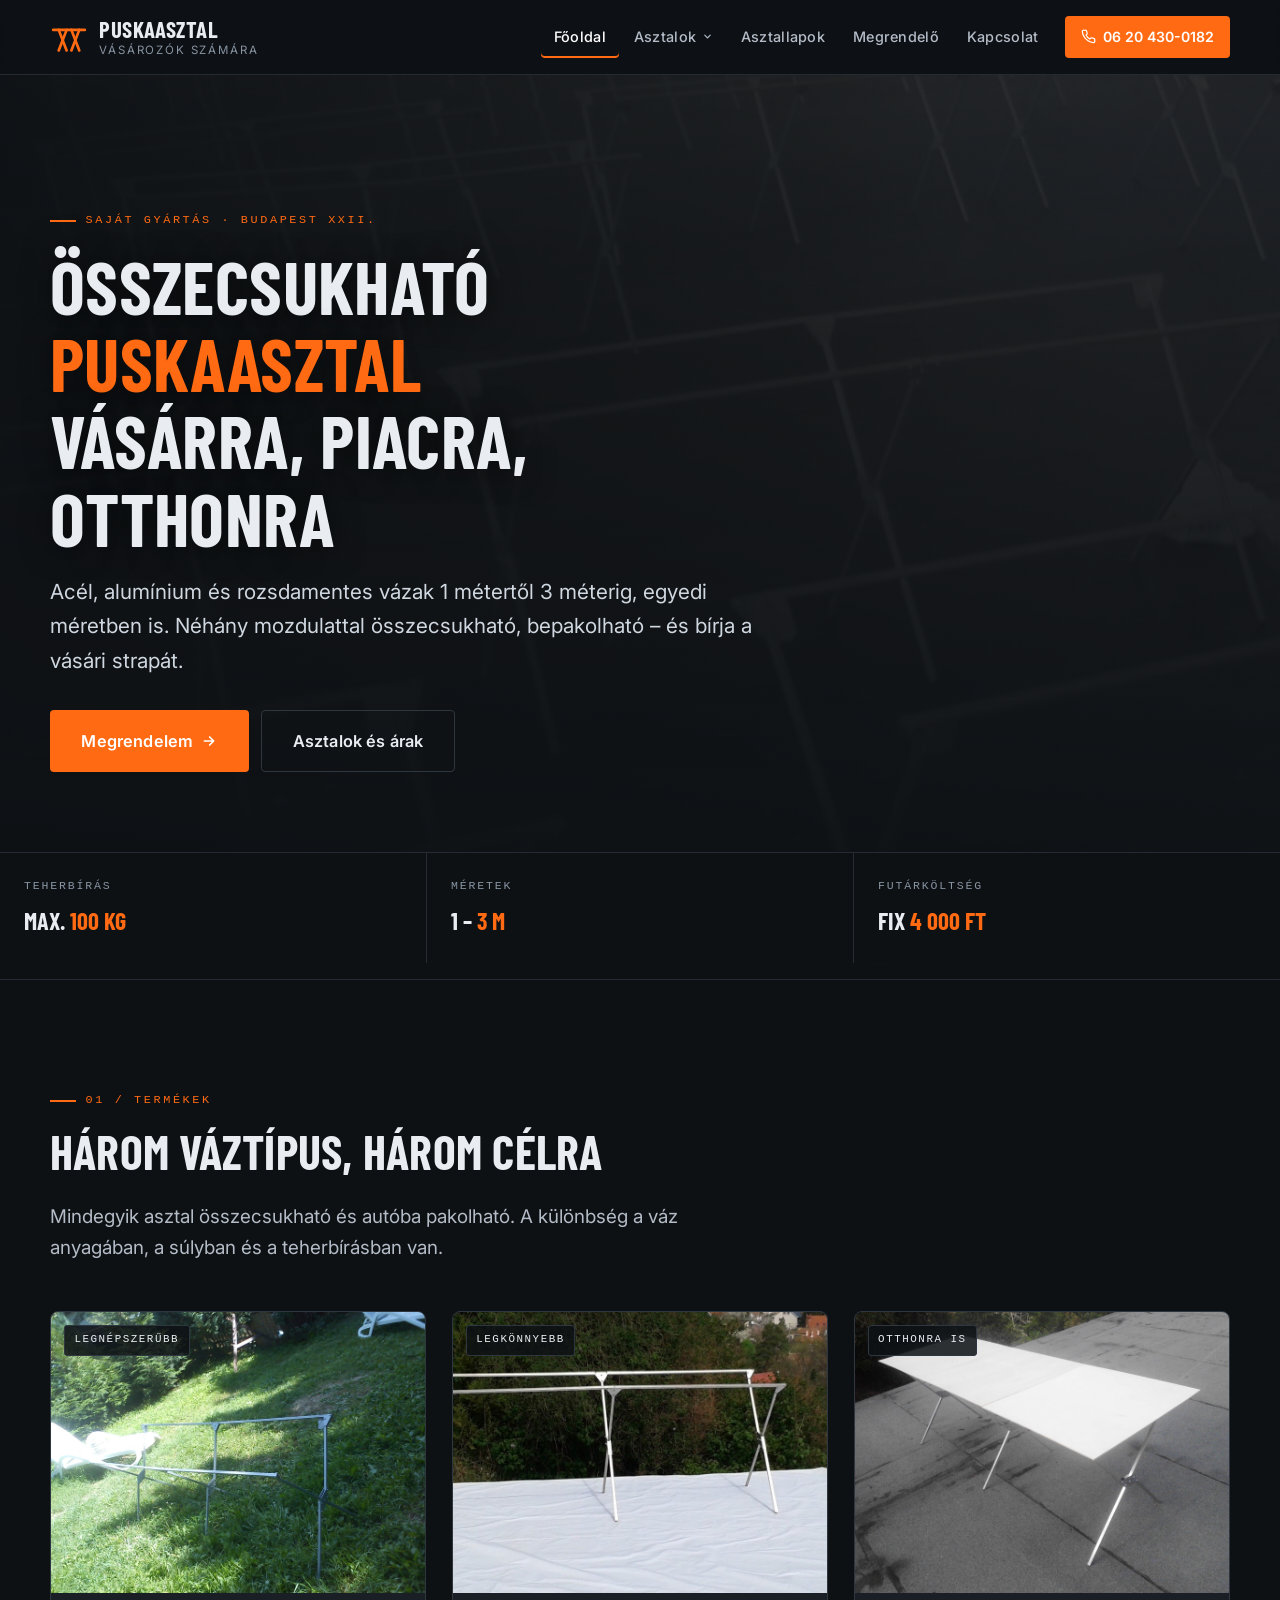
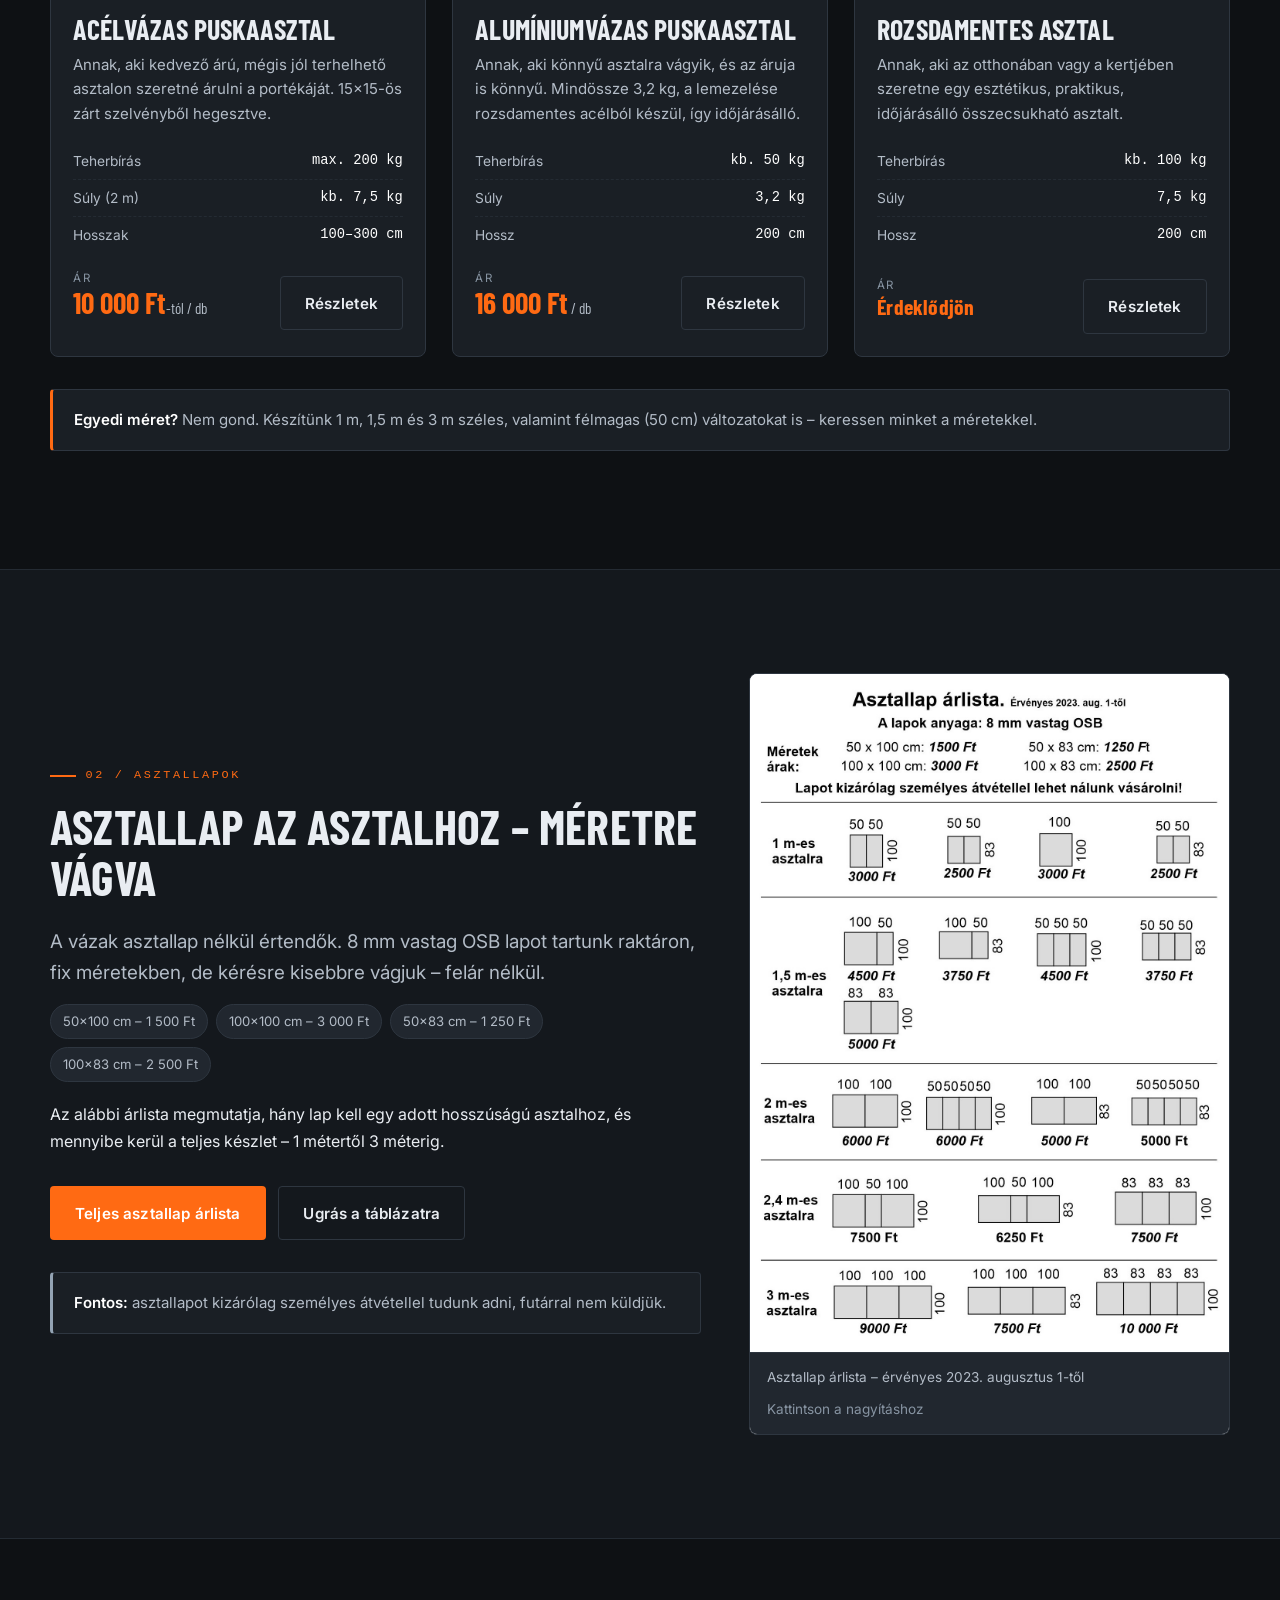
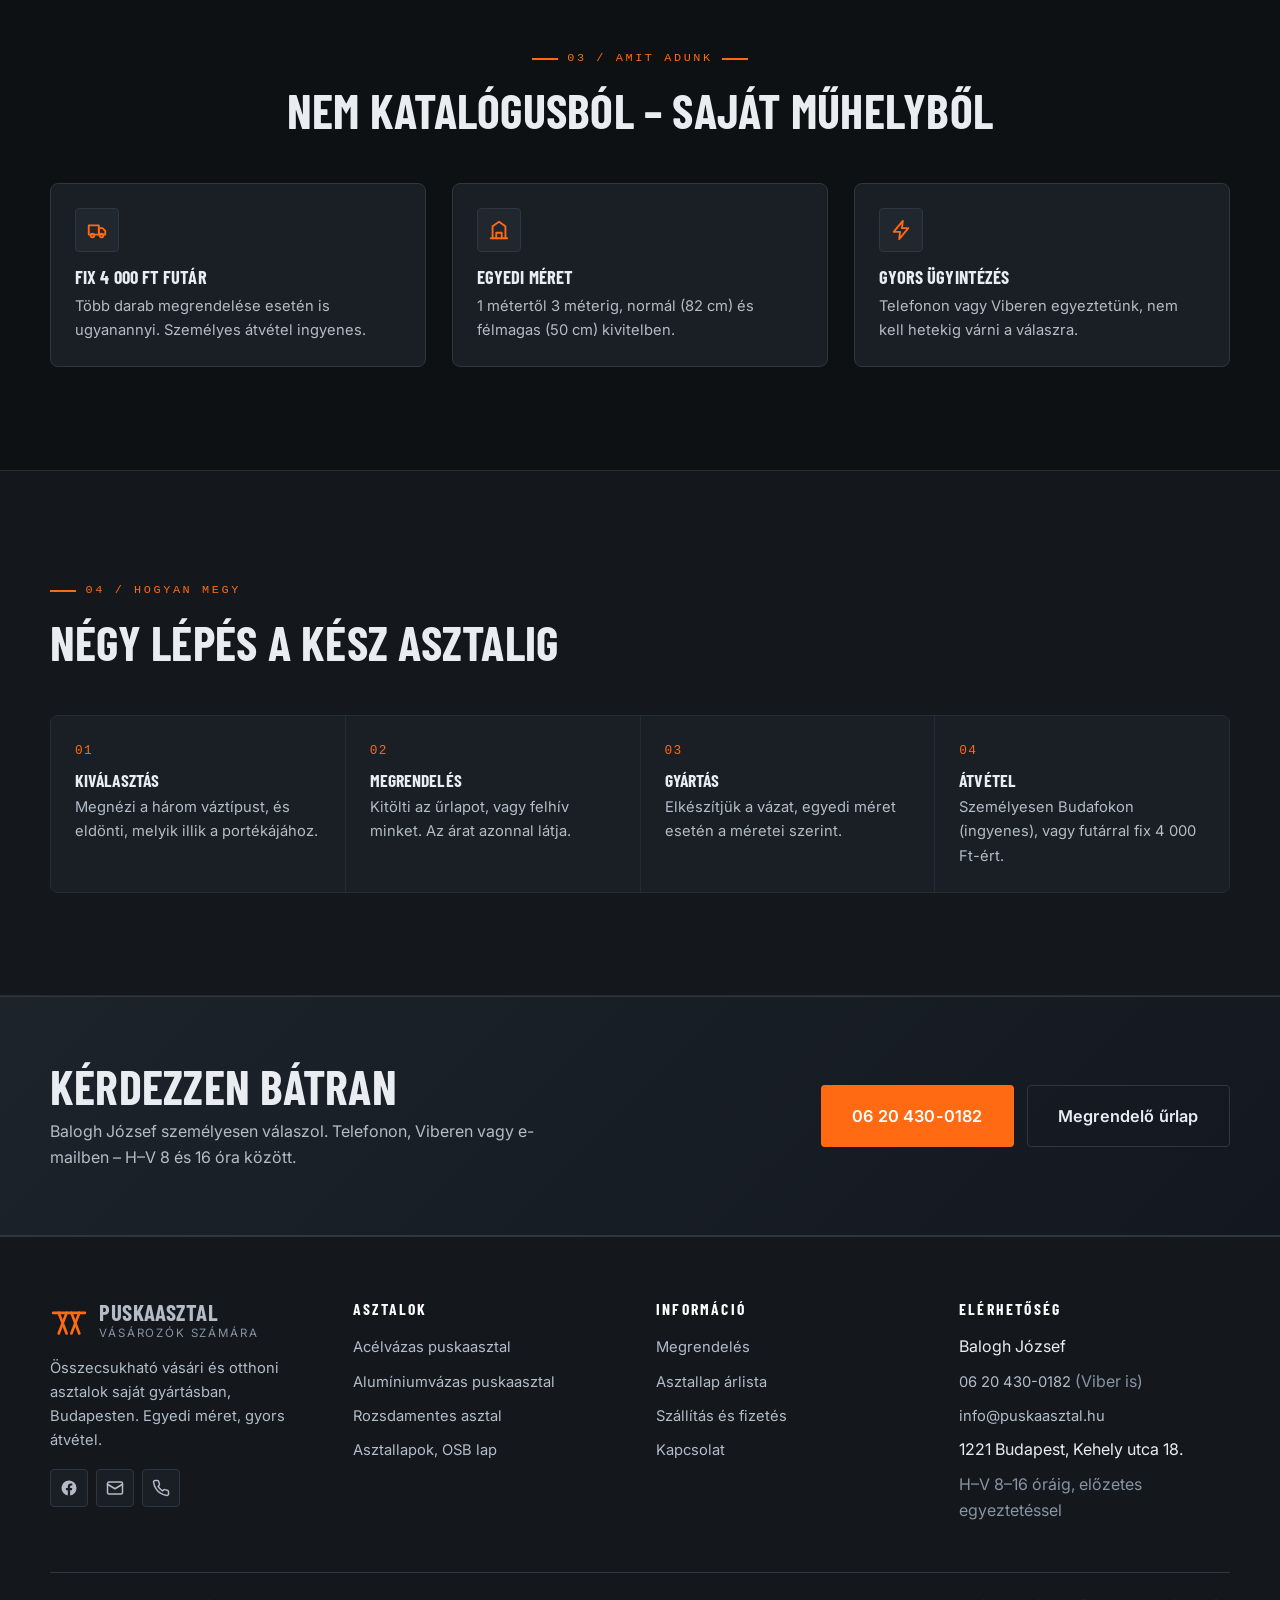
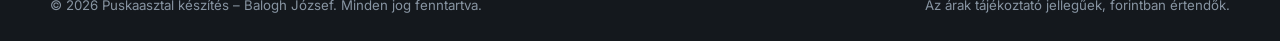
==== commit 705a1323: "Add files via upload" ====
--- a/index.html
+++ b/index.html
@@ -4,7 +4,7 @@
 <meta charset="utf-8">
 <meta name="viewport" content="width=device-width, initial-scale=1">
 <title>Puskaasztal készítés – összecsukható vásári asztalok | Budapest</title>
-<meta name="description" content="Összecsukható puskaasztal saját gyártásban: acélvázas, alumíniumvázas és rozsdamentes kivitelben, 1–4,5 méterig, egyedi méretben is. OSB asztallapok, fix 4 000 Ft futárköltség.">
+<meta name="description" content="Összecsukható puskaasztal saját gyártásban: acélvázas, alumíniumvázas és rozsdamentes kivitelben, 1–3 méterig, egyedi méretben is. OSB asztallapok, fix 4 000 Ft futárköltség.">
 <meta name="author" content="Balogh József – Puskaasztal készítés">
 <meta name="robots" content="index, follow">
 <link rel="canonical" href="https://puskaasztal.hu/">
@@ -13,7 +13,7 @@
 <meta property="og:site_name" content="Puskaasztal készítés">
 <meta property="og:locale" content="hu_HU">
 <meta property="og:title" content="Puskaasztal készítés – összecsukható vásári asztalok | Budapest">
-<meta property="og:description" content="Összecsukható puskaasztal saját gyártásban: acélvázas, alumíniumvázas és rozsdamentes kivitelben, 1–4,5 méterig, egyedi méretben is. OSB asztallapok, fix 4 000 Ft futárköltség.">
+<meta property="og:description" content="Összecsukható puskaasztal saját gyártásban: acélvázas, alumíniumvázas és rozsdamentes kivitelben, 1–3 méterig, egyedi méretben is. OSB asztallapok, fix 4 000 Ft futárköltség.">
 <meta property="og:url" content="https://puskaasztal.hu/">
 <meta property="og:image" content="https://puskaasztal.hu/assets/img/hero-vazak.jpg">
 <meta name="twitter:card" content="summary_large_image">
@@ -31,10 +31,10 @@
   "name": "Puskaasztal készítés",
   "description": "Összecsukható vásári (puska) asztalok gyártása: acélvázas, alumíniumvázas és rozsdamentes kivitelben, egyedi méretben, OSB asztallapokkal.",
   "url": "https://puskaasztal.hu/",
-  "telephone": "+36203671760",
+  "telephone": "+36204300182",
   "email": "info@puskaasztal.hu",
   "image": "https://puskaasztal.hu/assets/img/hero-vazak.jpg",
-  "priceRange": "1250 Ft - 25000 Ft",
+  "priceRange": "1250 Ft - 18000 Ft",
   "founder": { "@type": "Person", "name": "Balogh József" },
   "address": {
     "@type": "PostalAddress",
@@ -46,7 +46,7 @@
   "openingHoursSpecification": [{
     "@type": "OpeningHoursSpecification",
     "dayOfWeek": ["Monday","Tuesday","Wednesday","Thursday","Friday","Saturday","Sunday"],
-    "opens": "08:00", "closes": "18:00"
+    "opens": "08:00", "closes": "16:00"
   }],
   "sameAs": ["https://www.facebook.com/puskaasztal/"]
 }
@@ -65,7 +65,7 @@
     </button>
     <nav class="site-nav" id="fonavigacio" aria-label="Főmenü">
       <ul class="nav-list"><li><a href="index.html" aria-current="page">Főoldal</a></li><li class="has-sub" data-open="false"><button type="button" class="sub-toggle" aria-expanded="false">Asztalok<svg viewBox="0 0 24 24" fill="none" stroke="currentColor" stroke-width="2.5" stroke-linecap="round" aria-hidden="true"><path d="m6 9 6 6 6-6"/></svg></button><ul class="subnav"><li><a href="acelvazas-puskaasztal.html">Acélvázas puskaasztal<small>Kedvező árú, 200 kg teherbírás</small></a></li><li><a href="aluvazas-puskaasztal.html">Alumíniumvázas puskaasztal<small>Könnyű, mindössze 3,2 kg</small></a></li><li><a href="rozsdamentes-puskaasztal.html">Rozsdamentes asztal<small>Időjárásálló, esztétikus</small></a></li></ul></li><li><a href="asztallapok.html">Asztallapok</a></li><li><a href="megrendelo.html">Megrendelő</a></li><li><a href="kapcsolat.html">Kapcsolat</a></li></ul>
-      <a class="nav-phone" href="tel:+36203671760"><svg viewBox="0 0 24 24" fill="none" stroke="currentColor" stroke-width="2" stroke-linecap="round" stroke-linejoin="round" aria-hidden="true"><path d="M22 16.9v3a2 2 0 0 1-2.2 2 19.8 19.8 0 0 1-8.6-3.1 19.5 19.5 0 0 1-6-6A19.8 19.8 0 0 1 2.1 4.2 2 2 0 0 1 4.1 2h3a2 2 0 0 1 2 1.7c.1 1 .4 1.9.7 2.8a2 2 0 0 1-.5 2.1L8.1 9.9a16 16 0 0 0 6 6l1.3-1.3a2 2 0 0 1 2.1-.4c.9.3 1.8.6 2.8.7a2 2 0 0 1 1.7 2Z"/></svg>06 20 367-1760</a>
+      <a class="nav-phone" href="tel:+36204300182"><svg viewBox="0 0 24 24" fill="none" stroke="currentColor" stroke-width="2" stroke-linecap="round" stroke-linejoin="round" aria-hidden="true"><path d="M22 16.9v3a2 2 0 0 1-2.2 2 19.8 19.8 0 0 1-8.6-3.1 19.5 19.5 0 0 1-6-6A19.8 19.8 0 0 1 2.1 4.2 2 2 0 0 1 4.1 2h3a2 2 0 0 1 2 1.7c.1 1 .4 1.9.7 2.8a2 2 0 0 1-.5 2.1L8.1 9.9a16 16 0 0 0 6 6l1.3-1.3a2 2 0 0 1 2.1-.4c.9.3 1.8.6 2.8.7a2 2 0 0 1 1.7 2Z"/></svg>06 20 430-0182</a>
     </nav>
   </div>
 </header>
@@ -79,8 +79,8 @@
     <div class="wrap hero-inner">
       <p class="eyebrow">Saját gyártás &middot; Budapest XXII.</p>
       <h1>Összecsukható <em>puskaasztal</em> vásárra, piacra, otthonra</h1>
-      <p class="lead">Acél, alumínium és rozsdamentes vázak 1 métertől 4,5 méterig, egyedi méretben is.
-      Néhány mozdulattal összecsukható, bepakolható, és bírja a strapát &ndash; az acélvázas kivitel akár 200 kg-ot is.</p>
+      <p class="lead">Acél, alumínium és rozsdamentes vázak 1 métertől 3 méterig, egyedi méretben is.
+      Néhány mozdulattal összecsukható, bepakolható &ndash; és bírja a vásári strapát.</p>
       <div class="hero-cta">
         <a class="btn btn-primary btn-lg" href="megrendelo.html">Megrendelem
           <svg viewBox="0 0 24 24" fill="none" stroke="currentColor" stroke-width="2.5" stroke-linecap="round" stroke-linejoin="round" aria-hidden="true"><path d="M5 12h14m-6-6 6 6-6 6"/></svg>
@@ -89,10 +89,9 @@
       </div>
     </div>
     <dl class="hero-facts wrap" style="width:100%">
-      <div><dt>Teherbírás</dt><dd>max. <span>200 kg</span></dd></div>
-      <div><dt>Méretek</dt><dd>1 &ndash; <span>4,5 m</span></dd></div>
+      <div><dt>Teherbírás</dt><dd>max. <span>100 kg</span></dd></div>
+      <div><dt>Méretek</dt><dd>1 &ndash; <span>3 m</span></dd></div>
       <div><dt>Futárköltség</dt><dd>fix <span>4 000 Ft</span></dd></div>
-      <div><dt>Asztalokra</dt><dd><span>garancia</span></dd></div>
     </dl>
   </section>
 
@@ -123,7 +122,7 @@
               <li><span>Hosszak</span><b>100&ndash;300 cm</b></li>
             </ul>
             <div class="card-foot">
-              <p class="price"><small>Ártól</small><b>10 000 Ft</b> <i>/ db</i></p>
+              <p class="price"><small>Ár</small><b>10 000 Ft</b><i>-tól / db</i></p>
               <a class="btn btn-ghost" href="acelvazas-puskaasztal.html">Részletek</a>
             </div>
           </div>
@@ -165,7 +164,7 @@
               <li><span>Hossz</span><b>200 cm</b></li>
             </ul>
             <div class="card-foot">
-              <p class="price"><small>Ár</small><b>25 000 Ft</b> <i>/ db</i></p>
+              <p class="price price--ask"><small>Ár</small><b>Érdeklődjön</b></p>
               <a class="btn btn-ghost" href="rozsdamentes-puskaasztal.html">Részletek</a>
             </div>
           </div>
@@ -173,9 +172,8 @@
 
       </div>
 
-      <p class="callout mt-2"><strong>Egyedi méret?</strong> Nem gond. Készítünk 1 m, 1,5 m, 3 m és
-      4,5 m széles, valamint félmagas (50 cm) változatokat is &ndash; keressen minket a méretekkel.
-      Asztalainkra garanciát vállalunk.</p>
+      <p class="callout mt-2"><strong>Egyedi méret?</strong> Nem gond. Készítünk 1 m, 1,5 m és 3 m
+      széles, valamint félmagas (50 cm) változatokat is &ndash; keressen minket a méretekkel.</p>
     </div>
   </section>
 
@@ -222,11 +220,6 @@
       </div>
       <div class="grid grid-4">
         <div class="feature">
-          <span class="ico"><svg viewBox="0 0 24 24" fill="none" stroke="currentColor" stroke-width="2" stroke-linecap="round" stroke-linejoin="round" aria-hidden="true"><path d="M12 2 4 6v6c0 5 3.4 8.9 8 10 4.6-1.1 8-5 8-10V6l-8-4Z"/><path d="m9 12 2 2 4-4"/></svg></span>
-          <h3>Garancia</h3>
-          <p>Minden asztalunkra garanciát vállalunk. Ha gond van, megjavítjuk.</p>
-        </div>
-        <div class="feature">
           <span class="ico"><svg viewBox="0 0 24 24" fill="none" stroke="currentColor" stroke-width="2" stroke-linecap="round" stroke-linejoin="round" aria-hidden="true"><path d="M3 7h11v10H3z"/><path d="M14 10h4l3 3v4h-7z"/><circle cx="7" cy="18" r="2"/><circle cx="17" cy="18" r="2"/></svg></span>
           <h3>Fix 4 000 Ft futár</h3>
           <p>Több darab megrendelése esetén is ugyanannyi. Személyes átvétel ingyenes.</p>
@@ -234,7 +227,7 @@
         <div class="feature">
           <span class="ico"><svg viewBox="0 0 24 24" fill="none" stroke="currentColor" stroke-width="2" stroke-linecap="round" stroke-linejoin="round" aria-hidden="true"><path d="M3 21h18"/><path d="M5 21V8l7-5 7 5v13"/><path d="M9 21v-6h6v6"/></svg></span>
           <h3>Egyedi méret</h3>
-          <p>1 métertől 4,5 méterig, normál (82 cm) és félmagas (50 cm) kivitelben.</p>
+          <p>1 métertől 3 méterig, normál (82 cm) és félmagas (50 cm) kivitelben.</p>
         </div>
         <div class="feature">
           <span class="ico"><svg viewBox="0 0 24 24" fill="none" stroke="currentColor" stroke-width="2" stroke-linecap="round" stroke-linejoin="round" aria-hidden="true"><path d="M14 2 4 14h7l-1 8 10-12h-7l1-8Z"/></svg></span>
@@ -267,10 +260,10 @@
       <div>
         <h2>K&eacute;rdezzen b&aacute;tran</h2>
         <p>Balogh József személyesen válaszol. Telefonon, Viberen vagy e-mailben &ndash;
-        H&ndash;V 8 és 18 óra között.</p>
+        H&ndash;V 8 és 16 óra között.</p>
       </div>
       <div class="cta-actions">
-        <a class="btn btn-primary btn-lg" href="tel:+36203671760">06 20 367-1760</a>
+        <a class="btn btn-primary btn-lg" href="tel:+36204300182">06 20 430-0182</a>
         <a class="btn btn-ghost btn-lg" href="megrendelo.html">Megrendelő űrlap</a>
       </div>
     </div>
@@ -286,12 +279,12 @@
           <span class="brand-text"><b>Puskaasztal</b><span>vásározók számára</span></span>
         </a>
         <p>Összecsukható vásári és otthoni asztalok saját gyártásban, Budapesten. Egyedi méret,
-        garancia, gyors átvétel.</p>
+        gyors átvétel.</p>
         <div class="social">
           <a href="https://www.facebook.com/puskaasztal/" target="_blank" rel="noopener"
              aria-label="Facebook oldalunk"><svg viewBox="0 0 24 24" fill="currentColor" aria-hidden="true"><path d="M22 12a10 10 0 1 0-11.6 9.9v-7h-2.5V12h2.5V9.8c0-2.5 1.5-3.9 3.8-3.9 1.1 0 2.2.2 2.2.2v2.5h-1.3c-1.2 0-1.6.8-1.6 1.6V12h2.8l-.4 2.9h-2.4v7A10 10 0 0 0 22 12Z"/></svg></a>
           <a href="mailto:info@puskaasztal.hu" aria-label="E-mail küldése"><svg viewBox="0 0 24 24" fill="none" stroke="currentColor" stroke-width="2" stroke-linecap="round" stroke-linejoin="round" aria-hidden="true"><rect x="2" y="4" width="20" height="16" rx="2"/><path d="m2 7 10 6 10-6"/></svg></a>
-          <a href="tel:+36203671760" aria-label="Telefonhívás"><svg viewBox="0 0 24 24" fill="none" stroke="currentColor" stroke-width="2" stroke-linecap="round" stroke-linejoin="round" aria-hidden="true"><path d="M22 16.9v3a2 2 0 0 1-2.2 2 19.8 19.8 0 0 1-8.6-3.1 19.5 19.5 0 0 1-6-6A19.8 19.8 0 0 1 2.1 4.2 2 2 0 0 1 4.1 2h3a2 2 0 0 1 2 1.7c.1 1 .4 1.9.7 2.8a2 2 0 0 1-.5 2.1L8.1 9.9a16 16 0 0 0 6 6l1.3-1.3a2 2 0 0 1 2.1-.4c.9.3 1.8.6 2.8.7a2 2 0 0 1 1.7 2Z"/></svg></a>
+          <a href="tel:+36204300182" aria-label="Telefonhívás"><svg viewBox="0 0 24 24" fill="none" stroke="currentColor" stroke-width="2" stroke-linecap="round" stroke-linejoin="round" aria-hidden="true"><path d="M22 16.9v3a2 2 0 0 1-2.2 2 19.8 19.8 0 0 1-8.6-3.1 19.5 19.5 0 0 1-6-6A19.8 19.8 0 0 1 2.1 4.2 2 2 0 0 1 4.1 2h3a2 2 0 0 1 2 1.7c.1 1 .4 1.9.7 2.8a2 2 0 0 1-.5 2.1L8.1 9.9a16 16 0 0 0 6 6l1.3-1.3a2 2 0 0 1 2.1-.4c.9.3 1.8.6 2.8.7a2 2 0 0 1 1.7 2Z"/></svg></a>
         </div>
       </div>
       <div>
@@ -316,10 +309,10 @@
         <h4>Elérhetőség</h4>
         <ul>
           <li>Balogh József</li>
-          <li><a href="tel:+36203671760">06 20 367-1760</a> <span class="muted">(Viber is)</span></li>
+          <li><a href="tel:+36204300182">06 20 430-0182</a> <span class="muted">(Viber is)</span></li>
           <li><a href="mailto:info@puskaasztal.hu">info@puskaasztal.hu</a></li>
           <li>1221 Budapest, Kehely utca 18.</li>
-          <li class="muted">H–V 8–18 óráig, előzetes egyeztetéssel</li>
+          <li class="muted">H–V 8–16 óráig, előzetes egyeztetéssel</li>
         </ul>
       </div>
     </div>
--- a/assets/css/style.css
+++ b/assets/css/style.css
@@ -303,6 +303,7 @@
 .price small{ display:block; font-family:var(--font-body); font-size:.72rem; letter-spacing:.12em; text-transform:uppercase; color:var(--muted); margin-bottom:.25rem; }
 .price b{ font-size:1.85rem; color:var(--accent); font-weight:700; }
 .price i{ font-style:normal; font-size:.95rem; color:var(--text-2); }
+.price--ask b{ font-size:1.35rem; letter-spacing:.01em; }
 
 /* Ikonos jellemzők */
 .feature{ padding:1.5rem; background:var(--panel); border:1px solid var(--line); border-radius:var(--radius-lg); }
